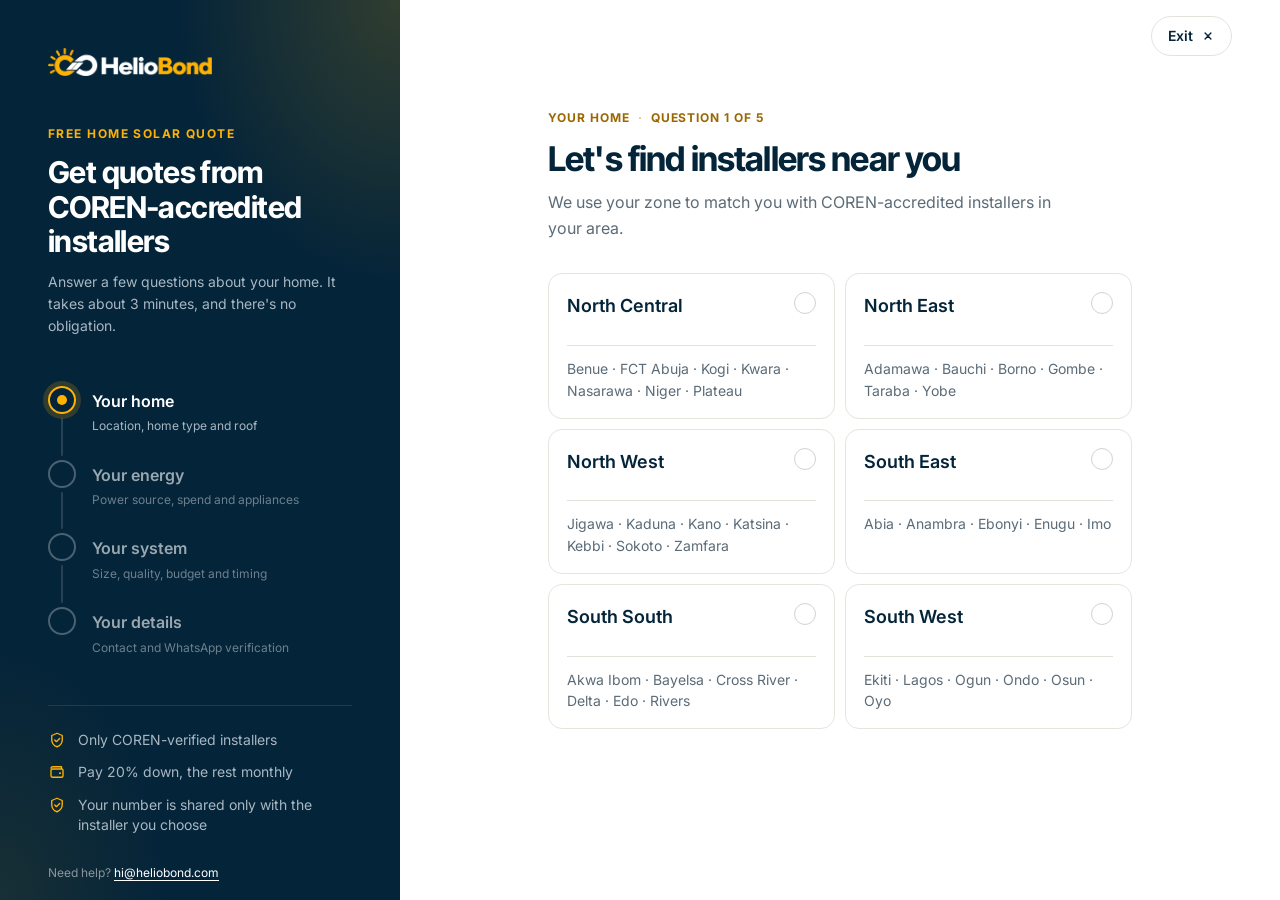
==== get-quotes.html @ 9603175a "Add tracking IDs and an application tracking page - Each request gets a tracking ID (e.g. HB-7K2Q9M)" ====
<!doctype html>
<html lang="en-NG" class="no-js">
<head>
  <meta charset="utf-8">
  <meta name="viewport" content="width=device-width, initial-scale=1">
  <title>Get My Free Solar Quotes | Heliobond</title>
  <meta name="description" content="Answer a few questions about your home and get quotes from COREN-accredited solar installers in your region.">
  <meta name="theme-color" content="#042439">
  <link rel="icon" href="assets/img/heliobond-mark.png?v=202610120003" type="image/png">
  <link rel="preconnect" href="https://fonts.googleapis.com">
  <link rel="preconnect" href="https://fonts.gstatic.com" crossorigin>
  <link rel="stylesheet" href="https://fonts.googleapis.com/css2?family=Inter+Tight:wght@500;600;700&family=Inter:wght@400;500;600&display=swap">
  <link rel="stylesheet" href="assets/css/styles.css?v=202610120003">
  <script>document.documentElement.classList.replace('no-js', 'js');</script>
  <script src="assets/js/quote.js?v=202610120003" defer></script>
</head>
<body class="quote-page">
  <!-- Icon sprite -->
  <svg width="0" height="0" class="visually-hidden" aria-hidden="true" focusable="false">
    <symbol id="i-arrow" viewBox="0 0 24 24"><path d="M5 12h14M13 6l6 6-6 6" fill="none" stroke="currentColor" stroke-width="2" stroke-linecap="round" stroke-linejoin="round"/></symbol>
    <symbol id="i-check" viewBox="0 0 24 24"><path d="m5 12.5 4.5 4.5L19 7.5" fill="none" stroke="currentColor" stroke-width="2.4" stroke-linecap="round" stroke-linejoin="round"/></symbol>
    <symbol id="i-play" viewBox="0 0 24 24"><path d="M8 5.5v13a1 1 0 0 0 1.5.86l10.5-6.5a1 1 0 0 0 0-1.72L9.5 4.64A1 1 0 0 0 8 5.5Z" fill="currentColor"/></symbol>
    <symbol id="i-star" viewBox="0 0 24 24"><path d="m12 3 2.7 5.6 6.1.9-4.4 4.3 1 6.1L12 17l-5.4 2.9 1-6.1L3.2 9.5l6.1-.9z" fill="currentColor"/></symbol>
    <symbol id="i-badge" viewBox="0 0 24 24"><path d="M12 3 5 6v5.5c0 4.3 3 8 7 9.5 4-1.5 7-5.2 7-9.5V6l-7-3Z" fill="none" stroke="currentColor" stroke-width="1.8" stroke-linejoin="round"/><path d="m9 12 2.2 2.2L15.5 10" fill="none" stroke="currentColor" stroke-width="1.8" stroke-linecap="round" stroke-linejoin="round"/></symbol>
    <symbol id="i-compare" viewBox="0 0 24 24"><rect x="3.5" y="4" width="7" height="16" rx="1.5" fill="none" stroke="currentColor" stroke-width="1.8"/><rect x="13.5" y="4" width="7" height="16" rx="1.5" fill="none" stroke="currentColor" stroke-width="1.8"/><path d="M6 9h2M6 12h2M16 9h2M16 12h2" stroke="currentColor" stroke-width="1.8" stroke-linecap="round"/></symbol>
    <symbol id="i-wallet" viewBox="0 0 24 24"><path d="M4 7.5A2.5 2.5 0 0 1 6.5 5H18v3" fill="none" stroke="currentColor" stroke-width="1.8" stroke-linejoin="round"/><rect x="4" y="8" width="16" height="11" rx="2" fill="none" stroke="currentColor" stroke-width="1.8"/><circle cx="16" cy="13.5" r="1.3" fill="currentColor"/></symbol>
    <symbol id="i-support" viewBox="0 0 24 24"><path d="M5 13v-1a7 7 0 0 1 14 0v1" fill="none" stroke="currentColor" stroke-width="1.8" stroke-linecap="round"/><rect x="3.5" y="13" width="4" height="6" rx="1.5" fill="none" stroke="currentColor" stroke-width="1.8"/><rect x="16.5" y="13" width="4" height="6" rx="1.5" fill="none" stroke="currentColor" stroke-width="1.8"/></symbol>
    <symbol id="i-x" viewBox="0 0 24 24"><path d="M7 7l10 10M17 7 7 17" fill="none" stroke="currentColor" stroke-width="2.4" stroke-linecap="round"/></symbol>
    <symbol id="i-shield-alert" viewBox="0 0 24 24"><path d="M12 3 5 6v5.5c0 4.3 3 8 7 9.5 4-1.5 7-5.2 7-9.5V6l-7-3Z" fill="none" stroke="currentColor" stroke-width="1.8" stroke-linejoin="round"/><path d="M12 8v4.5" stroke="currentColor" stroke-width="1.9" stroke-linecap="round"/><circle cx="12" cy="15.6" r="1.1" fill="currentColor"/></symbol>
    <symbol id="i-receipt" viewBox="0 0 24 24"><path d="M6 3h12v18l-3-2-3 2-3-2-3 2z" fill="none" stroke="currentColor" stroke-width="1.8" stroke-linejoin="round"/><path d="M9 8h6M9 12h6M9 16h3" stroke="currentColor" stroke-width="1.8" stroke-linecap="round"/></symbol>
    <symbol id="i-battery" viewBox="0 0 24 24"><rect x="3" y="7" width="16" height="10" rx="2" fill="none" stroke="currentColor" stroke-width="1.8"/><path d="M21 10.5v3" stroke="currentColor" stroke-width="2" stroke-linecap="round"/><path d="M6.5 10v4M9.5 10v4M12.5 10v4" stroke="currentColor" stroke-width="1.8" stroke-linecap="round"/></symbol>
    <symbol id="i-panel" viewBox="0 0 24 24"><path d="M5 5h14l2 10H3z" fill="none" stroke="currentColor" stroke-width="1.8" stroke-linejoin="round"/><path d="M12 5v10M4 10h16M8.5 5 8 15M15.5 5l.5 10M12 15v4M8.5 19h7" fill="none" stroke="currentColor" stroke-width="1.5" stroke-linecap="round"/></symbol>
    <symbol id="i-calendar" viewBox="0 0 24 24"><rect x="4" y="5.5" width="16" height="14" rx="2" fill="none" stroke="currentColor" stroke-width="1.8"/><path d="M4 10h16M8.5 3.5v4M15.5 3.5v4" stroke="currentColor" stroke-width="1.8" stroke-linecap="round"/></symbol>
    <symbol id="i-handshake" viewBox="0 0 24 24"><path d="m3 11 4-4 4 2 3-2 7 5-4 4M3 11l5 6 2-1 2 2 2-1 2 1 1-2M11 9l-3 3 2 1.5 3-2" fill="none" stroke="currentColor" stroke-width="1.8" stroke-linecap="round" stroke-linejoin="round"/></symbol>
    <symbol id="i-shield" viewBox="0 0 24 24"><path d="M12 3 5 6v5.5c0 4.3 3 8 7 9.5 4-1.5 7-5.2 7-9.5V6l-7-3Z" fill="none" stroke="currentColor" stroke-width="1.8" stroke-linejoin="round"/><path d="m9 12 2.2 2.2L15.5 10" fill="none" stroke="currentColor" stroke-width="1.8" stroke-linecap="round" stroke-linejoin="round"/></symbol>
    <symbol id="i-sun" viewBox="0 0 24 24"><circle cx="12" cy="12" r="4" fill="none" stroke="currentColor" stroke-width="1.8"/><path d="M12 2.5v2.5M12 19v2.5M2.5 12H5M19 12h2.5M5.3 5.3l1.8 1.8M16.9 16.9l1.8 1.8M5.3 18.7l1.8-1.8M16.9 7.1l1.8-1.8" stroke="currentColor" stroke-width="1.8" stroke-linecap="round"/></symbol>
    <symbol id="i-house" viewBox="0 0 24 24"><path d="M3.5 11 12 4l8.5 7" fill="none" stroke="currentColor" stroke-width="1.9" stroke-linecap="round" stroke-linejoin="round"/><path d="M5.5 9.5V20h13V9.5" fill="none" stroke="currentColor" stroke-width="1.9" stroke-linejoin="round"/><path d="M10 20v-5h4v5" fill="none" stroke="currentColor" stroke-width="1.9" stroke-linejoin="round"/></symbol>
    <symbol id="i-bolt" viewBox="0 0 24 24"><path d="M13 2.5 4.5 13.5H11l-1 8 8.5-11H12z" fill="none" stroke="currentColor" stroke-width="1.9" stroke-linejoin="round"/></symbol>
    <symbol id="i-video-chat" viewBox="0 0 24 24"><path d="M4 5.5h16v11H9l-5 4z" fill="none" stroke="currentColor" stroke-width="1.9" stroke-linejoin="round"/><path d="M10.5 8.5v5l4-2.5z" fill="currentColor"/></symbol>
    <symbol id="i-google" viewBox="0 0 48 48"><path fill="#4285F4" d="M43.6 20.1H42V20H24v8h11.3a12 12 0 0 1-4.1 5.6l6.2 5.2C37 39.2 44 34 44 24c0-1.3-.1-2.7-.4-3.9z"/><path fill="#34A853" d="M24 44c5.2 0 9.9-2 13.4-5.2l-6.2-5.2A12 12 0 0 1 24 36c-5.2 0-9.6-3.3-11.3-7.9l-6.5 5C9.5 39.6 16.2 44 24 44z"/><path fill="#FBBC05" d="M12.7 28.1A12 12 0 0 1 12 24c0-1.4.2-2.8.7-4.1l-6.4-5.2A20 20 0 0 0 4 24c0 3.2.8 6.3 2.2 9z"/><path fill="#EA4335" d="M24 12c3.1 0 5.8 1.2 8 3l5.6-5.6A20 20 0 0 0 6.3 14.7l6.5 5.2C14.4 15.3 18.8 12 24 12z"/></symbol>
    <symbol id="i-mail" viewBox="0 0 24 24"><path d="M4 6h16v12H4z" fill="none" stroke="currentColor" stroke-width="1.8" stroke-linejoin="round"/><path d="m4 7 8 6 8-6" fill="none" stroke="currentColor" stroke-width="1.8" stroke-linejoin="round"/></symbol>
    <symbol id="i-phone" viewBox="0 0 24 24"><rect x="7" y="3" width="10" height="18" rx="2" fill="none" stroke="currentColor" stroke-width="1.8"/><path d="M11 18h2" stroke="currentColor" stroke-width="1.8" stroke-linecap="round"/></symbol>
    <symbol id="i-pin" viewBox="0 0 24 24"><path d="M12 21s-6-5.5-6-11a6 6 0 0 1 12 0c0 5.5-6 11-6 11Z" fill="none" stroke="currentColor" stroke-width="1.8" stroke-linejoin="round"/><circle cx="12" cy="10" r="2.2" fill="none" stroke="currentColor" stroke-width="1.8"/></symbol>
  </svg>

  <!-- Quote request form (assets/js/quote.js, page mode) -->
  <div class="qa" id="quote-modal" data-mode="page">
    <!-- Journey panel (desktop) -->
    <aside class="qa-side" aria-label="Your progress">
      <a href="index.html" class="qa-side__logo"><img src="assets/img/heliobond-logo-light.png?v=202610120003" alt="Heliobond home" width="720" height="123"></a>

      <div class="qa-side__intro">
        <p class="qa-kicker">Free home solar quote</p>
        <h1 class="qa-side__title">Get quotes from COREN&#8209;accredited installers</h1>
        <p class="qa-side__lead">Answer a few questions about your home. It takes about 3 minutes, and there's no obligation.</p>
      </div>

      <ol class="qa-stages">
        <li data-stage="0"><span class="qa-stages__dot" aria-hidden="true"><svg><use href="#i-check"/></svg></span><span><strong>Your home</strong><small>Location, home type and roof</small></span></li>
        <li data-stage="1"><span class="qa-stages__dot" aria-hidden="true"><svg><use href="#i-check"/></svg></span><span><strong>Your energy</strong><small>Power source, spend and appliances</small></span></li>
        <li data-stage="2"><span class="qa-stages__dot" aria-hidden="true"><svg><use href="#i-check"/></svg></span><span><strong>Your system</strong><small>Size, quality, budget and timing</small></span></li>
        <li data-stage="3"><span class="qa-stages__dot" aria-hidden="true"><svg><use href="#i-check"/></svg></span><span><strong>Your details</strong><small>Contact and WhatsApp verification</small></span></li>
      </ol>

      <ul class="qa-trust">
        <li><svg aria-hidden="true"><use href="#i-badge"/></svg>Only COREN-verified installers</li>
        <li><svg aria-hidden="true"><use href="#i-wallet"/></svg>Pay 20% down, the rest monthly</li>
        <li><svg aria-hidden="true"><use href="#i-shield"/></svg>Your number is shared only with the installer you choose</li>
      </ul>

      <p class="qa-side__help">Need help? <a href="mailto:hi@heliobond.com">hi@heliobond.com</a></p>
    </aside>

    <main class="qa-main" aria-label="Get my free solar quotes">
      <header class="qa-top">
        <a href="index.html" class="qa-top__logo"><img src="assets/img/heliobond-logo.png?v=202610120003" alt="Heliobond home" width="720" height="123"></a>
        <div class="qa-segments" aria-hidden="true"><span><i></i></span><span><i></i></span><span><i></i></span><span><i></i></span></div>
        <a class="qm-close qa-exit" href="index.html"><span>Exit</span><svg aria-hidden="true"><use href="#i-x"/></svg></a>
      </header>
      <div class="qm-progress visually-hidden">
        <div class="qm-progress__track"><div class="qm-progress__bar"></div></div>
        <p class="qm-progress__text" aria-live="polite"></p>
      </div>
      <div class="qa-canvas">
        <div class="qm-body"></div>
      </div>
    </main>
  </div>

  <noscript>
    <p class="qm-noscript">This form needs JavaScript. You can also request quotes at <a href="https://solar.heliobond.com/">solar.heliobond.com</a>.</p>
  </noscript>
</body>
</html>
---- assets/css/styles.css ----
/* ==========================================================================
   Heliobond — landing page styles
   ========================================================================== */

/* ---------- Design tokens ---------- */
:root {
  /* Colour — taken from the Heliobond logo */
  --c-navy: #042439;
  --c-navy-2: #0c3552;
  --c-amber: #feb204;
  --c-amber-2: #f2a600;

  --c-bg: #f7f6f2;
  --c-surface: #ffffff;
  --c-surface-2: #efeee8;
  --c-ink: var(--c-navy);
  --c-ink-2: #2d4556;
  --c-muted: #5b6b77;
  --c-line: #e3e2db;
  --c-on-dark: #f4f6f8;
  --c-on-dark-muted: #a9b7c2;

  /* Type */
  --f-display: "Inter Tight", "Inter", system-ui, -apple-system, "Segoe UI", Roboto, sans-serif;
  --f-body: "Inter", system-ui, -apple-system, "Segoe UI", Roboto, sans-serif;
  --fs-xs: 0.75rem;
  --fs-sm: 0.875rem;
  --fs-base: 1rem;
  --fs-md: 1.125rem;
  --fs-lg: clamp(1.125rem, 1rem + 0.4vw, 1.3rem);
  --fs-h2: clamp(1.875rem, 1.35rem + 1.8vw, 2.75rem);
  --fs-h1: clamp(2.25rem, 1.3rem + 3.6vw, 4.25rem);

  /* Space */
  --s-1: 0.25rem;
  --s-2: 0.5rem;
  --s-3: 0.75rem;
  --s-4: 1rem;
  --s-5: 1.5rem;
  --s-6: 2rem;
  --s-7: 3rem;
  --s-8: 4rem;
  --section-y: clamp(5rem, 3rem + 7vw, 9rem);

  /* Shape */
  --r-sm: 8px;
  --r-md: 14px;
  --r-lg: 22px;
  --r-pill: 999px;

  /* Layout */
  --container: 1320px;
  --gutter: clamp(1rem, 0.5rem + 2vw, 1.5rem);
  --header-h: 68px;

  --ease: cubic-bezier(0.2, 0.7, 0.2, 1);
}

/* ---------- Base ---------- */
*,
*::before,
*::after { box-sizing: border-box; }

html {
  -webkit-text-size-adjust: 100%;
  scroll-behavior: smooth;
  scroll-padding-top: calc(var(--header-h) + 12px);
}

body {
  margin: 0;
  background: var(--c-bg);
  color: var(--c-ink);
  font-family: var(--f-body);
  font-size: var(--fs-base);
  line-height: 1.6;
  -webkit-font-smoothing: antialiased;
  text-rendering: optimizeLegibility;
  overflow-x: clip;
}

h1, h2, h3, p, ul, ol, dl, dd, figure, blockquote { margin: 0; }
ul, ol { padding: 0; list-style: none; }
img { display: block; max-width: 100%; height: auto; }
svg { display: block; }
a { color: inherit; }
button { font: inherit; color: inherit; }

:focus-visible {
  outline: 2px solid var(--c-amber-2);
  outline-offset: 3px;
  border-radius: 4px;
}

.visually-hidden {
  position: absolute !important;
  width: 1px; height: 1px;
  padding: 0; margin: -1px;
  overflow: hidden; clip: rect(0 0 0 0);
  white-space: nowrap; border: 0;
}

.skip-link {
  position: absolute;
  left: var(--s-4);
  top: -100px;
  z-index: 100;
  padding: var(--s-2) var(--s-4);
  background: var(--c-ink);
  color: #fff;
  border-radius: var(--r-sm);
  text-decoration: none;
}
.skip-link:focus { top: var(--s-3); }

.container {
  width: 100%;
  max-width: var(--container);
  margin-inline: auto;
  padding-inline: var(--gutter);
}

.section { padding-block: var(--section-y) 0; }

/* ---------- Typography helpers ---------- */
.h2 {
  font-family: var(--f-display);
  font-size: var(--fs-h2);
  font-weight: 700;
  line-height: 1.1;
  letter-spacing: -0.02em;
  text-wrap: balance;
}

.eyebrow {
  display: inline-flex;
  align-items: center;
  gap: var(--s-2);
  margin-bottom: var(--s-4);
  font-size: var(--fs-xs);
  font-weight: 600;
  letter-spacing: 0.1em;
  text-transform: uppercase;
  color: var(--c-ink-2);
}
.eyebrow::before {
  content: "";
  width: 7px; height: 7px;
  border-radius: 50%;
  background: var(--c-amber);
}
.eyebrow--light { color: rgba(255, 255, 255, 0.9); }

.lead { font-size: var(--fs-md); line-height: 1.55; }
.text-muted { color: var(--c-muted); }
.small { font-size: var(--fs-sm); }
.nowrap { white-space: nowrap; }

.pill {
  display: inline-block;
  padding: 6px 14px;
  border: 1px solid var(--c-line);
  border-radius: var(--r-pill);
  font-size: var(--fs-sm);
  font-weight: 500;
  color: var(--c-ink-2);
  background: var(--c-surface);
  white-space: nowrap;
}

/* ---------- Buttons ---------- */
.btn {
  --btn-bg: var(--c-navy);
  --btn-fg: #fff;
  --btn-icon-bg: #fff;
  --btn-icon-fg: var(--c-navy);
  display: inline-flex;
  align-items: center;
  justify-content: center;
  gap: var(--s-3);
  min-height: 52px;
  padding: 6px 6px 6px 22px;
  border: 1px solid transparent;
  border-radius: var(--r-sm);
  background: var(--btn-bg);
  color: var(--btn-fg);
  font-family: var(--f-body);
  font-size: var(--fs-sm);
  font-weight: 600;
  line-height: 1.2;
  text-decoration: none;
  cursor: pointer;
  transition: background-color 0.2s var(--ease), color 0.2s var(--ease),
              border-color 0.2s var(--ease), transform 0.15s var(--ease);
}
.btn:not(:has(.btn__icon)) { padding-right: 22px; }
.btn:active { transform: translateY(1px); }

.btn__icon {
  display: grid;
  place-items: center;
  width: 38px; height: 38px;
  border-radius: 6px;
  background: var(--btn-icon-bg);
  color: var(--btn-icon-fg);
  transition: transform 0.2s var(--ease);
}
.btn__icon svg { width: 16px; height: 16px; }
.btn:hover .btn__icon { transform: translateX(2px); }

.btn--sm { min-height: 44px; padding-left: 16px; font-size: var(--fs-sm); }
.btn--sm .btn__icon { width: 32px; height: 32px; }
.btn--sm:not(:has(.btn__icon)) { padding-right: 16px; }

.btn--dark:hover { --btn-bg: var(--c-navy-2); }

.btn--accent {
  --btn-bg: var(--c-amber);
  --btn-fg: var(--c-navy);
  --btn-icon-bg: var(--c-navy);
  --btn-icon-fg: #fff;
}
.btn--accent:hover { --btn-bg: #ffc433; }

.btn--ghost-light {
  --btn-bg: rgba(255, 255, 255, 0.08);
  --btn-fg: #fff;
  border-color: rgba(255, 255, 255, 0.5);
}
.btn--ghost-light:hover { --btn-bg: rgba(255, 255, 255, 0.18); border-color: #fff; }

.btn-row { display: flex; flex-wrap: wrap; gap: var(--s-3); }

/* ---------- Media (images with graceful fallback) ---------- */
.media {
  position: relative;
  overflow: hidden;
  border-radius: var(--r-md);
  background:
    radial-gradient(120% 90% at 80% 10%, rgba(254, 178, 4, 0.28), transparent 55%),
    linear-gradient(160deg, #123c5a, var(--c-navy));
}
.media > img {
  width: 100%;
  height: 100%;
  object-fit: cover;
  color: transparent; /* hide alt text glyphs if the image fails */
}
.media.is-broken > img { visibility: hidden; }

/* ---------- Header ---------- */
.site-header {
  position: sticky;
  top: 0;
  z-index: 50;
  background: rgba(247, 246, 242, 0.92);
  backdrop-filter: saturate(140%) blur(10px);
  -webkit-backdrop-filter: saturate(140%) blur(10px);
  border-bottom: 1px solid transparent;
  transition: border-color 0.2s var(--ease);
}
.site-header.is-scrolled { border-bottom-color: var(--c-line); }

.site-header__inner {
  display: flex;
  align-items: center;
  justify-content: space-between;
  gap: var(--s-5);
  min-height: var(--header-h);
}

.brand { display: inline-flex; align-items: center; flex: none; min-height: 44px; }
.brand img { width: auto; height: 30px; }

.site-nav {
  display: flex;
  align-items: center;
  gap: var(--s-6);
  flex: 1;
  justify-content: space-between;
  margin-left: var(--s-7);
}
.site-nav__list { display: flex; gap: clamp(1rem, 2vw, 2rem); }
.site-nav__list a {
  position: relative;
  display: inline-block;
  padding-block: 6px;
  font-size: var(--fs-sm);
  font-weight: 500;
  color: var(--c-ink-2);
  text-decoration: none;
  transition: color 0.2s var(--ease);
}
.site-nav__list a::after {
  content: "";
  position: absolute;
  left: 0; right: 0; bottom: 0;
  height: 2px;
  background: var(--c-amber);
  transform: scaleX(0);
  transform-origin: left;
  transition: transform 0.25s var(--ease);
}
.site-nav__list a:hover { color: var(--c-ink); }
.site-nav__list a:hover::after { transform: scaleX(1); }

.site-nav__arrow,
.site-nav__note,
.site-nav__cta-mobile { display: none; }
.site-nav__actions { display: flex; align-items: center; }

.nav-toggle {
  display: none;
  place-items: center;
  width: 44px; height: 44px;
  margin-right: -6px;
  border: 1px solid var(--c-line);
  border-radius: 12px;
  background: var(--c-surface);
  cursor: pointer;
  transition: background-color 0.25s var(--ease), border-color 0.25s var(--ease);
}
.nav-toggle__bars { position: relative; display: block; width: 18px; height: 12px; }
.nav-toggle__bars > span {
  position: absolute;
  left: 0;
  width: 100%;
  height: 2px;
  border-radius: 2px;
  background: var(--c-navy);
  transition: transform 0.3s var(--ease), opacity 0.2s var(--ease), top 0.3s var(--ease), width 0.3s var(--ease);
}
.nav-toggle__bars > span:nth-child(1) { top: 0; }
.nav-toggle__bars > span:nth-child(2) { top: 5px; width: 70%; }
.nav-toggle__bars > span:nth-child(3) { top: 10px; }
.nav-toggle[aria-expanded="true"] { background: var(--c-navy); border-color: var(--c-navy); }
.nav-toggle[aria-expanded="true"] .nav-toggle__bars > span { background: #fff; }
.nav-toggle[aria-expanded="true"] .nav-toggle__bars > span:nth-child(1) { top: 5px; transform: rotate(45deg); }
.nav-toggle[aria-expanded="true"] .nav-toggle__bars > span:nth-child(2) { opacity: 0; width: 0; }
.nav-toggle[aria-expanded="true"] .nav-toggle__bars > span:nth-child(3) { top: 5px; transform: rotate(-45deg); }

/* ---------- Hero ---------- */
.hero { padding-top: var(--s-2); }

.hero__frame {
  display: grid;
  grid-template-columns: minmax(0, 1.12fr) minmax(0, 0.88fr);
  grid-template-rows: 1fr auto;
  min-height: clamp(600px, 80vh, 720px);
  border-radius: var(--r-lg);
  overflow: hidden;
  background:
    radial-gradient(70% 60% at 0% 0%, rgba(254, 178, 4, 0.12), transparent 60%),
    var(--c-navy);
  color: #fff;
}
.hero__media {
  grid-column: 2;
  grid-row: 1;
  border-radius: 0;
}
.hero__media img { object-position: 40% 50%; }
.hero__media::after {
  content: "";
  position: absolute;
  inset: 0;
  background: linear-gradient(90deg, var(--c-navy) 0%, rgba(4, 36, 57, 0) 18%);
  pointer-events: none;
}

.hero__content {
  grid-column: 1;
  grid-row: 1;
  align-self: center;
  padding: clamp(2.5rem, 1rem + 4vw, 4rem) clamp(1.5rem, 0.5rem + 3vw, 3.5rem);
}
.hero__title {
  font-family: var(--f-display);
  font-size: clamp(2.25rem, 3.55vw, 3.25rem);
  font-weight: 700;
  line-height: 1.1;
  letter-spacing: -0.03em;
}
/* Desktop: three deliberate lines. */
.hero__line { display: block; white-space: nowrap; }
.hero__title .hl { color: var(--c-amber); }
.hero__points {
  display: grid;
  gap: var(--s-3);
  max-width: 540px;
  margin: var(--s-5) 0 var(--s-6);
}
.hero__points li {
  display: flex;
  align-items: flex-start;
  gap: var(--s-3);
  font-size: 1.0625rem;
  line-height: 1.5;
  color: rgba(255, 255, 255, 0.86);
}
.hero__points strong { font-weight: 600; color: #fff; }
.hero__points svg {
  flex: none;
  width: 22px; height: 22px;
  margin-top: 1px;
  padding: 4px;
  border-radius: 50%;
  background: var(--c-amber);
  color: var(--c-navy);
}

.hero__stats {
  grid-column: 1 / -1;
  grid-row: 2;
  display: grid;
  grid-template-columns: repeat(4, 1fr);
  border-top: 1px solid rgba(255, 255, 255, 0.14);
  background: rgba(2, 20, 33, 0.6);
}
.hero-stat {
  display: flex;
  align-items: center;
  gap: var(--s-4);
  padding: var(--s-5) clamp(1rem, 2vw, 1.75rem);
}
.hero-stat + .hero-stat { border-left: 1px solid rgba(255, 255, 255, 0.12); }
.hero-stat__icon {
  flex: none;
  display: grid;
  place-items: center;
  width: 48px; height: 48px;
  border-radius: 14px;
  background: rgba(254, 178, 4, 0.14);
  color: var(--c-amber);
}
.hero-stat__icon svg { width: 24px; height: 24px; }
.hero-stat__icon--google { background: #fff; }
.hero-stat__icon--google svg { width: 26px; height: 26px; }
.hero-stat p { display: grid; gap: 2px; }
.hero-stat__num {
  display: flex;
  align-items: center;
  gap: 6px;
  font-family: var(--f-display);
  font-size: clamp(1.5rem, 1.1rem + 1.1vw, 2rem);
  font-weight: 700;
  line-height: 1.1;
  letter-spacing: -0.02em;
}
.hero-stat__label { font-size: var(--fs-sm); color: rgba(255, 255, 255, 0.72); }
.hero-stat__star { width: 0.7em; height: 0.7em; color: var(--c-amber); }

/* ---------- As seen on / Partners ---------- */
.logos { padding-top: clamp(2.5rem, 1.5rem + 3vw, 4rem); }
.logo-strip {
  display: grid;
  grid-template-columns: 9rem minmax(0, 1fr);
  align-items: center;
  gap: var(--s-6);
  padding-block: var(--s-5);
}
.logo-strip + .logo-strip { border-top: 1px solid var(--c-line); }
.logo-strip__title {
  font-size: var(--fs-xs);
  font-weight: 600;
  letter-spacing: 0.1em;
  text-transform: uppercase;
  color: var(--c-muted);
}
.logo-strip__viewport { overflow: hidden; }
.logo-strip__list {
  display: flex;
  flex-wrap: wrap;
  align-items: center;
  justify-content: space-between;
  gap: var(--s-4) var(--s-6);
}
.logo-strip__item {
  flex: none;
  display: flex;
  align-items: center;
  justify-content: center;
  min-height: 48px;
}
.logo-strip__img {
  width: auto;
  height: 32px;
  max-width: 160px;
  object-fit: contain;
  filter: grayscale(1);
  opacity: 0.65;
  transition: filter 0.2s var(--ease), opacity 0.2s var(--ease);
}
.logo-strip__item:hover .logo-strip__img { filter: none; opacity: 1; }
/* Round badge logos need more height to read at the same visual size. */
.logo-strip__img[src$="rea.png"] { height: 44px; }
.logo-strip__item .wordmark { display: none; }
.logo-strip__item.no-logo .logo-strip__img,
.no-js .logo-strip__img { display: none; }
.logo-strip__item.no-logo .wordmark,
.no-js .logo-strip__item .wordmark { display: inline; }

/* Slider: main.js duplicates the list and adds .is-sliding */
.logo-strip.is-sliding .logo-strip__viewport {
  -webkit-mask-image: linear-gradient(90deg, transparent, #000 8%, #000 92%, transparent);
          mask-image: linear-gradient(90deg, transparent, #000 8%, #000 92%, transparent);
}
.logo-strip.is-sliding .logo-strip__track {
  display: flex;
  width: max-content;
  animation: logo-slide var(--slide-duration, 30s) linear infinite;
}
.logo-strip--reverse.is-sliding .logo-strip__track { animation-direction: reverse; }
.logo-strip.is-sliding:hover .logo-strip__track,
.logo-strip.is-sliding:focus-within .logo-strip__track { animation-play-state: paused; }
.logo-strip.is-sliding .logo-strip__list {
  flex-wrap: nowrap;
  justify-content: flex-start;
  gap: 0;
}
.logo-strip.is-sliding .logo-strip__item { padding-inline: clamp(1.5rem, 3vw, 3rem); }
@keyframes logo-slide {
  from { transform: translateX(0); }
  to   { transform: translateX(-50%); }
}

/* Text stand-ins until the official logo files are added */
.wordmark {
  font-size: 1.375rem;
  line-height: 1;
  white-space: nowrap;
  color: #7b8892;
  transition: color 0.2s var(--ease);
}
.logo-strip__item:hover .wordmark { color: var(--c-navy); }
.wordmark--serif { font-family: Georgia, "Times New Roman", serif; font-weight: 700; letter-spacing: 0.02em; font-size: 1.2rem; }
.wordmark--serif-heavy { font-family: Georgia, "Times New Roman", serif; font-weight: 900; letter-spacing: 0.01em; }
.wordmark--serif-italic { font-family: Georgia, "Times New Roman", serif; font-weight: 700; font-style: italic; }
.wordmark--sans { font-family: var(--f-display); font-weight: 600; letter-spacing: -0.02em; }
.wordmark--sans-heavy { font-family: var(--f-display); font-weight: 700; letter-spacing: -0.03em; }

/* ---------- Section head ---------- */
.section-head {
  display: flex;
  align-items: flex-end;
  justify-content: space-between;
  gap: var(--s-6);
  margin-bottom: var(--s-7);
}
.section-head .h2 { max-width: 16em; }
.section-head__aside { max-width: 360px; }
.section-head--center {
  flex-direction: column;
  align-items: center;
  gap: 0;
  text-align: center;
}
.section-head--center .h2 { max-width: 20em; }
.section-head--center .lead { max-width: 38em; margin-top: var(--s-4); }

.pill-label {
  display: inline-block;
  margin-bottom: var(--s-4);
  padding: 6px 16px;
  border-radius: var(--r-pill);
  background: #fff1cc;
  font-size: var(--fs-xs);
  font-weight: 700;
  letter-spacing: 0.12em;
  text-transform: uppercase;
  color: #7a5200;
}

/* ---------- Why Heliobond (pains we solve) ---------- */
.pain-grid {
  display: grid;
  grid-template-columns: 1.1fr 1fr 1fr;
  gap: var(--s-4);
}
.pain-card {
  display: flex;
  flex-direction: column;
  padding: var(--s-6);
  border-radius: var(--r-md);
  background: var(--c-surface);
  border: 1px solid var(--c-line);
}
.pain-card__icon {
  display: grid;
  place-items: center;
  width: 44px; height: 44px;
  margin-bottom: var(--s-5);
  border-radius: 12px;
  background: rgba(254, 178, 4, 0.16);
  color: var(--c-navy);
}
.pain-card__icon svg { width: 22px; height: 22px; }
.pain-card__problem {
  margin-bottom: var(--s-2);
  font-size: var(--fs-sm);
  font-weight: 500;
  font-style: italic;
  color: #a5432f;
}
.pain-card__title { font-size: var(--fs-md); font-weight: 600; line-height: 1.3; }
.pain-card__text { margin-top: var(--s-2); font-size: var(--fs-sm); color: var(--c-muted); }

.pain-card--feature {
  grid-row: span 3;
  justify-content: flex-end;
  padding: clamp(1.75rem, 1rem + 2vw, 2.5rem);
  border: 0;
  background:
    radial-gradient(90% 60% at 100% 0%, rgba(254, 178, 4, 0.28), transparent 60%),
    var(--c-navy);
  color: #fff;
}
.pain-card--feature .pain-card__problem { color: #ffd27a; font-size: var(--fs-base); }
.pain-card__big {
  margin: var(--s-4) 0 var(--s-2);
  font-family: var(--f-display);
  font-size: 1.5rem;
  font-weight: 600;
  line-height: 1;
}
.pain-card__big span {
  display: block;
  font-size: clamp(4.5rem, 3rem + 5vw, 7rem);
  font-weight: 700;
  letter-spacing: -0.04em;
  color: var(--c-amber);
}
.pain-card--feature .pain-card__title { margin-top: var(--s-4); font-size: var(--fs-lg); }
.pain-card--feature .pain-card__text { color: rgba(255, 255, 255, 0.78); font-size: var(--fs-base); }
.pain-card--feature .btn { align-self: flex-start; margin-top: var(--s-6); }

.homes-note {
  display: flex;
  align-items: center;
  justify-content: center;
  gap: var(--s-2);
  margin-top: var(--s-6);
  font-size: var(--fs-sm);
  color: var(--c-muted);
  text-align: center;
}
.homes-note svg { flex: none; width: 18px; height: 18px; color: var(--c-amber-2); }
.homes-note strong { color: var(--c-ink); }

/* ---------- Going it alone vs Heliobond ---------- */
.vs2 {
  position: relative;
  display: grid;
  grid-template-columns: 1fr 1fr;
  gap: 0 var(--s-5);
  max-width: 1080px;
  margin-inline: auto;
}
.vs2__card {
  display: flex;
  flex-direction: column;
  padding: clamp(1.5rem, 1rem + 2vw, 2.5rem);
  border-radius: var(--r-lg);
}
.vs2__card--bad {
  background: #efeee9;
}
.vs2__card--good {
  background:
    radial-gradient(90% 50% at 100% 0%, rgba(254, 178, 4, 0.16), transparent 70%),
    var(--c-surface);
  border: 1px solid #f1dfae;
  box-shadow: 0 30px 60px -36px rgba(4, 36, 57, 0.28);
}

.vs2__head {
  display: flex;
  align-items: center;
  gap: var(--s-4);
  padding-bottom: var(--s-5);
  margin-bottom: var(--s-2);
  border-bottom: 1px solid rgba(4, 36, 57, 0.08);
}
.vs2__icon {
  flex: none;
  display: grid;
  place-items: center;
  width: 48px; height: 48px;
  border-radius: 14px;
}
.vs2__icon svg { width: 20px; height: 20px; }
.vs2__icon--bad { background: #fbe4df; color: #c2412d; }
.vs2__icon--good { background: var(--c-surface); border: 1px solid var(--c-line); }
.vs2__icon--good img { width: 30px; height: 30px; }
.vs2__title {
  font-family: var(--f-display);
  font-size: var(--fs-lg);
  font-weight: 700;
  line-height: 1.2;
  color: var(--c-ink);
}
.vs2__card--bad .vs2__title { color: #4a5259; }
.vs2__sub { margin-top: 2px; font-size: var(--fs-sm); color: var(--c-muted); }

.vs2__list { display: grid; }
.vs2__item {
  display: flex;
  gap: var(--s-4);
  padding: var(--s-4) 0;
}
.vs2__item + .vs2__item { border-top: 1px dashed rgba(4, 36, 57, 0.1); }
.vs2__mark {
  flex: none;
  display: grid;
  place-items: center;
  width: 26px; height: 26px;
  margin-top: 2px;
  border-radius: 50%;
}
.vs2__mark svg { width: 13px; height: 13px; }
.vs2__card--bad .vs2__mark { background: #fbe4df; color: #c2412d; }
.vs2__card--good .vs2__mark { background: #1f9254; color: #fff; }
.vs2__topic {
  display: block;
  margin-bottom: 2px;
  font-size: var(--fs-xs);
  font-weight: 700;
  letter-spacing: 0.06em;
  text-transform: uppercase;
  color: #8b8f94;
}
.vs2__card--good .vs2__topic { color: #1b7a47; }
.vs2__text { display: block; font-size: var(--fs-base); line-height: 1.5; }
.vs2__card--bad .vs2__text { color: #5d6369; }
.vs2__card--good .vs2__text { color: var(--c-ink); font-weight: 500; }
.vs2__cta { align-self: flex-start; margin-top: var(--s-5); }

/* Keep rows lined up across both cards where subgrid is supported. */
@supports (grid-template-rows: subgrid) {
  .vs2 { grid-template-rows: auto repeat(6, auto) auto; }
  .vs2__card { display: grid; grid-row: 1 / -1; grid-template-rows: subgrid; }
  .vs2__card--bad { grid-column: 1; }
  .vs2__card--good { grid-column: 2; }
  .vs2__list { display: contents; }
  .vs2__cta { justify-self: start; }
}

.vs2__vs {
  position: absolute;
  top: 50%; left: 50%;
  z-index: 1;
  display: grid;
  place-items: center;
  width: 52px; height: 52px;
  translate: -50% -50%;
  border-radius: 50%;
  background: var(--c-navy);
  border: 4px solid var(--c-bg);
  font-family: var(--f-display);
  font-size: var(--fs-sm);
  font-weight: 700;
  letter-spacing: 0.04em;
  color: #fff;
}

/* ---------- How it works (timeline) ---------- */
.steps__title { max-width: 18em; }
.timeline {
  max-width: 880px;
  margin: var(--s-7) auto 0;
}
.timeline__step {
  position: relative;
  display: grid;
  grid-template-columns: 52px minmax(0, 1fr);
  gap: var(--s-5);
  padding-bottom: var(--s-7);
}
.timeline__step:last-child { padding-bottom: 0; }
.timeline__step:not(:last-child)::before {
  content: "";
  position: absolute;
  left: 25px;
  top: 60px;
  bottom: 8px;
  width: 2px;
  border-radius: 2px;
  background: var(--c-line);
}
.timeline__num {
  display: grid;
  place-items: center;
  width: 52px; height: 52px;
  border-radius: 50%;
  background: #fff6dd;
  border: 2px solid #f6d98c;
  font-family: var(--f-display);
  font-size: 1.125rem;
  font-weight: 700;
  color: #7a5200;
}
.timeline__head {
  display: flex;
  flex-wrap: wrap;
  align-items: flex-start;
  justify-content: space-between;
  gap: var(--s-2) var(--s-4);
  padding-top: 10px;
}
.timeline__title { font-size: var(--fs-lg); font-weight: 600; line-height: 1.3; }
.timeline__body > p { margin-top: var(--s-2); max-width: 46em; font-size: 0.9375rem; line-height: 1.6; color: var(--c-muted); }
.timeline__tags { display: flex; flex-wrap: wrap; gap: var(--s-2); }
.tag-chip {
  padding: 4px 12px;
  border-radius: var(--r-pill);
  font-size: var(--fs-xs);
  font-weight: 600;
  white-space: nowrap;
}
.tag-chip--you { background: #e4edff; color: #1d4ed8; }
.tag-chip--us { background: #fff1cc; color: #7a5200; }
.tag-chip--installer { background: #dcf3e5; color: #15703d; }
.tag-chip--save { background: #dcf3e5; color: #15703d; }

.steps__cta--center {
  display: grid;
  justify-items: center;
  gap: var(--s-3);
  margin-top: var(--s-7);
  text-align: center;
}

/* ---------- Video testimonials ---------- */
.video-grid {
  display: grid;
  grid-template-columns: repeat(3, 1fr);
  gap: var(--s-7) var(--s-5);
}
.video-grid > li { display: flex; }
.video-card { display: flex; flex-direction: column; width: 100%; }
.video-card__media { aspect-ratio: 4 / 4.4; border-radius: var(--r-lg); }
.video-card__media::after {
  content: "";
  position: absolute;
  inset: 0;
  background: linear-gradient(0deg, rgba(4, 22, 36, 0.45), rgba(4, 22, 36, 0) 45%);
  pointer-events: none;
}
.video-card__media > video,
.video-card__media > iframe {
  position: absolute;
  inset: 0;
  width: 100%;
  height: 100%;
  border: 0;
  background: #000;
  object-fit: cover;
}
.video-card.is-playing .video-card__media::after { display: none; }

.video-card__play {
  position: absolute;
  top: 72%; left: 50%;
  z-index: 1;
  display: grid;
  place-items: center;
  width: 72px; height: 72px;
  translate: -50% -50%;
  border: 0;
  border-radius: 50%;
  background: var(--c-amber);
  color: var(--c-navy);
  cursor: pointer;
  box-shadow: 0 0 0 10px rgba(254, 178, 4, 0.25);
  transition: transform 0.2s var(--ease), background-color 0.2s var(--ease);
}
.video-card__play svg { width: 26px; height: 26px; margin-left: 3px; }
.video-card__play:hover { transform: scale(1.06); background: #ffc433; }
.video-card__play:disabled { cursor: default; opacity: 0.85; transform: none; }

.video-card__soon {
  position: absolute;
  left: var(--s-4);
  bottom: var(--s-4);
  z-index: 1;
  padding: 5px 12px;
  border-radius: var(--r-pill);
  background: rgba(255, 255, 255, 0.92);
  font-size: var(--fs-xs);
  font-weight: 600;
  color: var(--c-navy);
}
.video-card.has-video .video-card__soon { display: none; }

/* Swipe indicator: only shown when the cards scroll sideways (tablet and mobile). */
.swipe-hint { display: none; }

.video-card__caption { display: grid; margin-top: var(--s-4); padding-inline: var(--s-1); }
.video-card__caption strong { font-weight: 600; }
.video-card__caption span { font-size: var(--fs-sm); color: var(--c-muted); }

.case-note {
  flex: 1;
  display: flex;
  flex-direction: column;
  margin-top: var(--s-4);
  padding: var(--s-5);
  border-radius: var(--r-md);
  background: var(--c-surface);
  border: 1px solid var(--c-line);
}
.case-note__label {
  font-size: var(--fs-xs);
  font-weight: 700;
  letter-spacing: 0.1em;
  text-transform: uppercase;
  color: var(--c-amber-2);
}
.case-note__result {
  margin-top: var(--s-2);
  font-family: var(--f-display);
  font-size: var(--fs-lg);
  font-weight: 700;
  line-height: 1.3;
  letter-spacing: -0.01em;
  color: var(--c-ink);
}
.case-note__detail {
  margin: var(--s-2) 0 var(--s-5);
  font-size: var(--fs-base);
  line-height: 1.6;
  color: var(--c-ink-2);
}
.case-note__specs {
  display: grid;
  grid-template-columns: repeat(3, minmax(0, 1fr));
  margin-top: auto;
  padding-top: var(--s-4);
  border-top: 1px solid var(--c-line);
}
.case-note__specs li {
  display: grid;
  justify-items: start;
  gap: 2px;
  padding-inline: var(--s-3);
}
.case-note__specs li:first-child { padding-left: 0; }
.case-note__specs li + li { border-left: 1px solid var(--c-line); }
.case-note__specs svg { width: 18px; height: 18px; margin-bottom: 4px; color: var(--c-amber-2); }
.case-note__specs strong {
  font-family: var(--f-display);
  font-size: var(--fs-base);
  font-weight: 700;
  line-height: 1.2;
  color: var(--c-ink);
  white-space: nowrap;
}
.case-note__specs span { font-size: var(--fs-xs); color: var(--c-muted); }

/* ---------- About ---------- */
.about__grid {
  display: grid;
  grid-template-columns: 0.8fr 1.2fr;
  gap: clamp(2.5rem, 7vw, 7rem);
  align-items: center;
}
.about__copy .lead { margin-top: var(--s-5); color: var(--c-ink-2); }
.about__copy .lead + .text-muted { margin-top: var(--s-4); max-width: 30em; }
.about__image { aspect-ratio: 4 / 3; border-radius: var(--r-lg); }
.about__image img { object-position: 50% 85%; }

/* ---------- For installers ---------- */
.installers__grid {
  display: grid;
  grid-template-columns: 1fr 1fr;
  gap: clamp(2.5rem, 7vw, 7rem);
  align-items: center;
}
.installers__panel { display: grid; }
.installers__media {
  width: 100%;
  aspect-ratio: 4 / 3;
  border-radius: var(--r-lg);
}
.installers__media img { object-position: 40% 35%; }
.installers__copy { container-type: inline-size; }
.installers__copy > :not(.h2) { max-width: 480px; }
/* Keep "Are you a COREN-accredited installer?" on one line: the size
   follows the column width (the sentence is ~17x its font size wide). */
#installers-title {
  max-width: none;
  white-space: nowrap;
  font-size: min(var(--fs-h2), calc(100cqi / 17.4));
}
.installers__copy .lead { margin-top: var(--s-5); }

.tick-list { display: grid; gap: var(--s-3); margin: var(--s-6) 0 var(--s-7); color: var(--c-ink-2); }
.tick-list li { display: flex; align-items: center; gap: var(--s-3); }
.tick-list svg {
  flex: none;
  width: 20px; height: 20px;
  padding: 3px;
  border-radius: 50%;
  background: var(--c-amber);
  color: var(--c-navy);
}

/* ---------- Promo ---------- */
.promo__frame {
  position: relative;
  display: grid;
  align-items: end;
  min-height: clamp(460px, 64vh, 600px);
  padding: clamp(1.75rem, 1rem + 4vw, 4rem);
  border-radius: var(--r-lg);
  overflow: hidden;
  isolation: isolate;
  color: #fff;
}
.promo__media { position: absolute; inset: 0; z-index: -1; border-radius: 0; }
.promo__media img { object-position: 50% 60%; }
.promo__media::after {
  content: "";
  position: absolute;
  inset: 0;
  background:
    linear-gradient(0deg, rgba(4, 22, 36, 0.85) 0%, rgba(4, 22, 36, 0.2) 60%),
    linear-gradient(90deg, rgba(4, 22, 36, 0.5), rgba(4, 22, 36, 0) 65%);
}
.promo__content { max-width: 560px; }
.promo__title {
  font-family: var(--f-display);
  font-size: clamp(2rem, 1.3rem + 2.6vw, 3.25rem);
  font-weight: 700;
  line-height: 1.06;
  letter-spacing: -0.025em;
  text-wrap: balance;
}
.promo__lead { margin: var(--s-4) 0 var(--s-6); font-size: var(--fs-md); color: rgba(255, 255, 255, 0.88); }

/* ---------- Blog ---------- */
.blog-grid {
  display: grid;
  grid-template-columns: repeat(3, minmax(0, 1fr));
  gap: var(--s-7) var(--s-5);
}
.blog-grid > li { display: flex; }
.blog-card {
  display: flex;
  flex-direction: column;
  width: 100%;
}
.blog-card__media {
  aspect-ratio: 16 / 10;
  border-radius: var(--r-lg);
}
.blog-card__media img { transition: transform 0.5s var(--ease); }
.blog-card:hover .blog-card__media img { transform: scale(1.04); }
.blog-card__cat {
  position: absolute;
  top: var(--s-3);
  left: var(--s-3);
  padding: 5px 12px;
  border-radius: var(--r-pill);
  background: rgba(255, 255, 255, 0.94);
  font-size: var(--fs-xs);
  font-weight: 700;
  letter-spacing: 0.02em;
  color: var(--c-navy);
}
.blog-card__body {
  display: flex;
  flex: 1;
  flex-direction: column;
  padding: var(--s-5) var(--s-1) 0;
}
.blog-card__meta {
  display: flex;
  align-items: center;
  gap: var(--s-2);
  font-size: var(--fs-xs);
  font-weight: 500;
  color: var(--c-muted);
}
.blog-card__title {
  margin-top: var(--s-2);
  font-family: var(--f-display);
  font-size: var(--fs-lg);
  font-weight: 700;
  line-height: 1.25;
  letter-spacing: -0.01em;
  text-wrap: balance;
}
.blog-card__excerpt {
  margin-top: var(--s-3);
  font-size: var(--fs-sm);
  line-height: 1.65;
  color: var(--c-muted);
  display: -webkit-box;
  -webkit-line-clamp: 3;
  -webkit-box-orient: vertical;
  overflow: hidden;
}
.blog-card__author {
  display: flex;
  align-items: center;
  gap: var(--s-3);
  margin-top: auto;
  padding-top: var(--s-5);
}
.blog-card__author strong { display: block; font-size: var(--fs-sm); font-weight: 600; line-height: 1.3; }
.blog-card__author span span { display: block; font-size: var(--fs-xs); color: var(--c-muted); }
.avatar {
  flex: none;
  display: grid;
  place-items: center;
  width: 40px; height: 40px;
  border-radius: 50%;
  font-size: var(--fs-xs);
  font-weight: 700;
  letter-spacing: 0.04em;
}
.avatar--ao { background: #fff1cc; color: #7a5200; }
.avatar--tb { background: #e4edff; color: #1d4ed8; }
.avatar--zm { background: #dcf3e5; color: #15703d; }

/* ---------- Footer ---------- */
.site-footer { padding-block: var(--section-y) var(--s-6); }
.footer__panel {
  display: grid;
  grid-template-columns: 1.3fr 0.8fr 0.9fr 1.2fr;
  gap: var(--s-7) var(--s-6);
  padding: clamp(2rem, 1rem + 3vw, 3.5rem);
  border-radius: var(--r-lg);
  background: var(--c-navy);
  color: var(--c-on-dark);
}
.footer__brand .brand img { height: 30px; }
.footer__brand p {
  max-width: 280px;
  margin-top: var(--s-5);
  font-size: var(--fs-sm);
  color: var(--c-on-dark-muted);
}
.footer__heading {
  margin-bottom: var(--s-3);
  font-size: var(--fs-sm);
  font-weight: 500;
  color: var(--c-on-dark-muted);
}
.footer__heading--spaced { margin-top: var(--s-5); }
.footer__col ul { display: grid; gap: var(--s-2); }
.footer__col a,
.footer__bottom a {
  font-size: var(--fs-sm);
  color: var(--c-on-dark);
  text-decoration: none;
  transition: color 0.2s var(--ease);
}
.footer__col a:hover,
.footer__bottom a:hover { color: var(--c-amber); text-decoration: underline; text-underline-offset: 3px; }
.footer__panel :focus-visible { outline-color: var(--c-amber); }

.footer__contact { display: grid; gap: var(--s-4); align-content: start; }
.contact-item { display: flex; gap: var(--s-4); align-items: center; color: inherit; text-decoration: none; }
.contact-item__icon {
  flex: none;
  display: grid;
  place-items: center;
  width: 42px; height: 42px;
  border-radius: 50%;
  border: 1px solid rgba(255, 255, 255, 0.3);
}
.contact-item__icon svg { width: 18px; height: 18px; }
.contact-item .footer__heading {
  margin-bottom: 2px;
  font-weight: 600;
  letter-spacing: 0.04em;
  text-transform: uppercase;
  color: var(--c-on-dark);
}
.contact-item .footer__heading { display: block; }
.contact-item__value { display: block; font-size: var(--fs-sm); color: var(--c-on-dark-muted); transition: color 0.2s var(--ease); }
a.contact-item:hover .contact-item__value { color: var(--c-amber); }
a.contact-item:hover .contact-item__icon { border-color: var(--c-amber); color: var(--c-amber); }

.footer__bottom {
  grid-column: 1 / -1;
  display: flex;
  flex-wrap: wrap;
  justify-content: space-between;
  gap: var(--s-3);
  padding-top: var(--s-5);
  border-top: 1px solid rgba(255, 255, 255, 0.12);
  font-size: var(--fs-xs);
  color: var(--c-on-dark-muted);
}
.footer__bottom ul { display: flex; gap: var(--s-5); }

/* ==========================================================================
   Responsive
   ========================================================================== */
@media (max-width: 1100px) {
  .pain-grid { grid-template-columns: 1fr 1fr; }
  .pain-card--feature { grid-row: auto; grid-column: 1 / -1; }

  .footer__panel { grid-template-columns: 1fr 1fr; }
}

@media (max-width: 960px) {
  :root { --header-h: 60px; }

  .brand img { height: 26px; }

  .nav-toggle { display: grid; }
  html.nav-open { overflow: hidden; }
  /* A backdrop-filter would trap the fixed menu panel inside the header, so use a solid bar on mobile. */
  .site-header { background: var(--c-bg); backdrop-filter: none; -webkit-backdrop-filter: none; }
  html.nav-open .site-header { border-bottom-color: var(--c-line); }

  .site-nav {
    position: fixed;
    top: var(--header-h);
    left: 0; right: 0; bottom: 0;
    flex-direction: column;
    align-items: stretch;
    justify-content: flex-start;
    gap: var(--s-6);
    margin: 0;
    padding: var(--s-5) var(--gutter) calc(var(--s-6) + env(safe-area-inset-bottom));
    overflow-y: auto;
    background:
      radial-gradient(90% 50% at 100% 100%, rgba(254, 178, 4, 0.16), transparent 60%),
      var(--c-navy);
    color: #fff;
  }
  .js .site-nav {
    visibility: hidden;
    opacity: 0;
    transform: translateY(-12px);
    transition: opacity 0.3s var(--ease), transform 0.3s var(--ease), visibility 0s linear 0.3s;
  }
  .js .site-nav.is-open {
    visibility: visible;
    opacity: 1;
    transform: none;
    transition: opacity 0.3s var(--ease), transform 0.3s var(--ease), visibility 0s;
  }

  .site-nav__list { flex-direction: column; gap: 0; counter-reset: nav; }
  .site-nav__list li { counter-increment: nav; }
  .site-nav__list a {
    display: flex;
    align-items: center;
    gap: var(--s-4);
    padding: var(--s-4) 0;
    border-bottom: 1px solid rgba(255, 255, 255, 0.1);
    font-family: var(--f-display);
    font-size: 1.625rem;
    font-weight: 600;
    letter-spacing: -0.02em;
    color: #fff;
  }
  .site-nav__list a::before {
    content: counter(nav, decimal-leading-zero);
    min-width: 1.75rem;
    font-family: var(--f-body);
    font-size: var(--fs-xs);
    font-weight: 600;
    letter-spacing: 0.06em;
    color: var(--c-amber);
  }
  .site-nav__list a::after { display: none; }
  .site-nav__list a:hover,
  .site-nav__list a:focus-visible { color: var(--c-amber); }
  .site-nav__arrow {
    display: block;
    flex: none;
    width: 34px; height: 34px;
    margin-left: auto;
    padding: 9px;
    border: 1px solid rgba(255, 255, 255, 0.2);
    border-radius: 50%;
    color: #fff;
    transform: rotate(-45deg);
    transition: transform 0.25s var(--ease), background-color 0.25s var(--ease), border-color 0.25s var(--ease);
  }
  .site-nav__list a:hover .site-nav__arrow,
  .site-nav__list a:focus-visible .site-nav__arrow {
    transform: none;
    background: var(--c-amber);
    border-color: var(--c-amber);
    color: var(--c-navy);
  }

  /* Staggered entrance */
  .js .site-nav__list li,
  .js .site-nav__actions {
    opacity: 0;
    transform: translateY(10px);
    transition: opacity 0.35s var(--ease), transform 0.35s var(--ease);
  }
  .js .site-nav.is-open .site-nav__list li,
  .js .site-nav.is-open .site-nav__actions { opacity: 1; transform: none; }
  .site-nav.is-open .site-nav__list li:nth-child(2) { transition-delay: 0.04s; }
  .site-nav.is-open .site-nav__list li:nth-child(3) { transition-delay: 0.08s; }
  .site-nav.is-open .site-nav__list li:nth-child(4) { transition-delay: 0.12s; }
  .site-nav.is-open .site-nav__list li:nth-child(5) { transition-delay: 0.16s; }
  .site-nav.is-open .site-nav__list li:nth-child(6) { transition-delay: 0.2s; }
  .site-nav.is-open .site-nav__actions { transition-delay: 0.24s; }

  .site-nav__actions {
    flex-direction: column;
    align-items: stretch;
    gap: var(--s-3);
    margin-top: auto;
  }
  .site-nav__cta {
    --btn-bg: var(--c-amber);
    --btn-fg: var(--c-navy);
    --btn-icon-bg: var(--c-navy);
    --btn-icon-fg: #fff;
    min-height: 56px;
    justify-content: space-between;
    font-size: var(--fs-base);
  }
  .site-nav__cta:hover { --btn-bg: #ffc433; }
  .site-nav__cta-desktop { display: none; }
  .site-nav__cta-mobile { display: inline; }
  .site-nav__note {
    display: block;
    text-align: center;
    font-size: var(--fs-sm);
    color: var(--c-on-dark-muted);
  }

  /* Without JavaScript the nav simply stays visible in the page flow. */
  .no-js .site-header__inner { flex-wrap: wrap; }
  .no-js .nav-toggle { display: none; }
  .no-js .site-nav { position: static; margin-inline: calc(var(--gutter) * -1); }

  .hero__line { display: inline; white-space: normal; }
  .hero__title { text-wrap: balance; }
  .hero__frame { grid-template-columns: 1fr; grid-template-rows: auto auto auto; min-height: 0; }
  .hero__media { grid-column: 1; grid-row: 1; aspect-ratio: 16 / 10; }
  .hero__media img { object-position: 45% 50%; }
  .hero__media::after { background: linear-gradient(0deg, var(--c-navy) 0%, rgba(4, 36, 57, 0) 30%); }
  .hero__content { grid-row: 2; padding-top: var(--s-5); }
  .hero__stats { grid-row: 3; grid-template-columns: repeat(2, 1fr); }
  .hero-stat:nth-child(3) { border-left: 0; }
  .hero-stat:nth-child(n + 3) { border-top: 1px solid rgba(255, 255, 255, 0.14); }

  .logo-strip { grid-template-columns: minmax(0, 1fr); gap: var(--s-3); }
  .logo-strip__title { text-align: center; }
  .logo-strip__list { justify-content: center; gap: var(--s-4) var(--s-7); }

  .about__grid,
  .installers__grid { grid-template-columns: 1fr; }
  .blog-grid { grid-template-columns: repeat(2, minmax(0, 1fr)); }


  .video-grid {
    grid-auto-flow: column;
    grid-template-columns: none;
    grid-auto-columns: minmax(280px, 44%);
    overflow-x: auto;
    scroll-snap-type: x mandatory;
    padding-bottom: var(--s-3);
  }
  .video-grid > li { scroll-snap-align: start; }
  .video-grid { scrollbar-width: none; }
  .video-grid::-webkit-scrollbar { display: none; }

  .swipe-hint {
    display: grid;
    justify-items: center;
    gap: var(--s-3);
    margin-top: var(--s-5);
  }
  .swipe-hint__track {
    position: relative;
    width: 96px;
    height: 6px;
    border-radius: var(--r-pill);
    background: var(--c-line);
    overflow: hidden;
  }
  .swipe-hint__thumb {
    position: absolute;
    top: 0; left: 0;
    width: var(--thumb-w, 33%);
    height: 100%;
    border-radius: inherit;
    background: var(--c-amber);
    transform: translateX(var(--thumb-x, 0%));
    transition: transform 0.15s linear;
  }
  /* Until the visitor scrolls, the thumb glides to show the row moves sideways. */
  .swipe-hint:not(.is-used) .swipe-hint__thumb { animation: swipe-nudge 2.4s var(--ease) infinite; }
  .swipe-hint__label {
    display: inline-flex;
    align-items: center;
    gap: var(--s-2);
    font-size: var(--fs-xs);
    font-weight: 600;
    letter-spacing: 0.04em;
    color: var(--c-muted);
  }
  .swipe-hint__label::after {
    content: "";
    width: 18px; height: 10px;
    background: currentColor;
    -webkit-mask: url("data:image/svg+xml,%3Csvg xmlns='http://www.w3.org/2000/svg' viewBox='0 0 18 10'%3E%3Cpath d='M1 5h15M12 1l4 4-4 4' fill='none' stroke='black' stroke-width='1.8' stroke-linecap='round' stroke-linejoin='round'/%3E%3C/svg%3E") center / contain no-repeat;
            mask: url("data:image/svg+xml,%3Csvg xmlns='http://www.w3.org/2000/svg' viewBox='0 0 18 10'%3E%3Cpath d='M1 5h15M12 1l4 4-4 4' fill='none' stroke='black' stroke-width='1.8' stroke-linecap='round' stroke-linejoin='round'/%3E%3C/svg%3E") center / contain no-repeat;
  }
  .swipe-hint:not(.is-used) .swipe-hint__label::after { animation: swipe-arrow 1.2s ease-in-out infinite; }
  .swipe-hint.is-used .swipe-hint__label { opacity: 0.7; }

  @keyframes swipe-nudge {
    0%, 15% { transform: translateX(0%); }
    55%, 70% { transform: translateX(200%); }
    100% { transform: translateX(0%); }
  }
  @keyframes swipe-arrow {
    0%, 100% { transform: translateX(0); }
    50% { transform: translateX(4px); }
  }

  .section-head { flex-direction: column; align-items: flex-start; }
  .section-head--center { align-items: center; }
}

@media (max-width: 700px) {
  /* Comparison: stack the two cards with the VS badge between them. */
  .vs2 { grid-template-columns: 1fr; gap: var(--s-3) 0; }
  @supports (grid-template-rows: subgrid) {
    .vs2 { grid-template-rows: none; }
    .vs2__card { display: flex; grid-row: auto; grid-column: 1 !important; }
    .vs2__list { display: grid; }
  }
  .vs2__vs { position: static; translate: none; justify-self: center; margin-block: calc(var(--s-5) * -1); }
  .vs2__cta { align-self: stretch; }
}

@media (max-width: 640px) {
  /* Consistent left alignment for every section heading on phones. */
  .section-head--center { align-items: flex-start; text-align: left; }
  .section-head--center .lead { margin-inline: 0; }

  /* Full-width primary buttons on phones: easy to tap, same shape everywhere. */
  .pain-card--feature .btn,
  .steps__cta .btn,
  .installers__copy .btn,
  .promo__content .btn { width: 100%; }
  .pain-card--feature .btn { align-self: stretch; min-height: 52px; font-size: var(--fs-sm); }
  .steps__cta--center { justify-items: stretch; }

  /* Hero points: a clear step down from the headline on phones. */
  .hero__points { gap: var(--s-3); margin: var(--s-4) 0 var(--s-5); }
  .hero__points li { font-size: 0.9375rem; gap: 10px; }
  .hero__points svg { width: 20px; height: 20px; margin-top: 1px; }

  /* Hero headline: same three phrases as desktop, sized so the longest
     line ("Installers in Your Region") fills the width on any phone. */
  .hero__line { display: block; white-space: nowrap; }
  .hero__title { font-size: min(calc(9.2vw - 6.6px), 2.75rem); line-height: 1.1; text-wrap: nowrap; }

  /* About: the roof photo adds length without adding meaning on phones. */
  .about__image { display: none; }

  .wordmark { font-size: 1.125rem; }
  .wordmark--serif { font-size: 1rem; }
  .hero__media { aspect-ratio: 4 / 3.2; }
  .hero__content { padding: var(--s-4) 20px var(--s-6); }
  .hero .btn-row .btn { flex: 1 1 100%; }
  .hero-stat { flex-direction: column; align-items: flex-start; gap: var(--s-3); padding: var(--s-4); }
  .hero-stat__icon { width: 40px; height: 40px; border-radius: 12px; }
  .hero-stat__icon svg { width: 20px; height: 20px; }

  .pain-grid { grid-template-columns: 1fr; gap: var(--s-3); }
  .pain-card { padding: var(--s-5); }
  .pain-card__icon { margin-bottom: var(--s-4); }
  .homes-note { align-items: flex-start; text-align: left; }

  .timeline__step { grid-template-columns: 40px minmax(0, 1fr); gap: var(--s-4); padding-bottom: var(--s-6); }
  .timeline__step:not(:last-child)::before { left: 19px; top: 48px; }
  .timeline__num { width: 40px; height: 40px; font-size: 1rem; }
  .timeline__head { flex-direction: column; padding-top: 6px; }
  .timeline__title { font-size: var(--fs-md); }
  .timeline__body > p { font-size: var(--fs-sm); }

  .video-grid { grid-auto-columns: 85%; }


  .blog-grid { grid-template-columns: minmax(0, 1fr); gap: var(--s-7); }

  .footer__panel { grid-template-columns: 1fr; }
  .footer__bottom { flex-direction: column; }
}

/* ---------- Reduced motion ---------- */
@media (prefers-reduced-motion: reduce) {
  html { scroll-behavior: auto; }
  *, *::before, *::after {
    transition-duration: 0.01ms !important;
    animation-duration: 0.01ms !important;
  }
}

/* ---------- Placeholder pages (get-started.html, legal.html) ---------- */
.placeholder-page { padding-block: clamp(3rem, 8vw, 6rem); }
.placeholder-page .h2 { max-width: 16em; }
.placeholder-page__intro { max-width: 40em; margin-top: var(--s-4); }
.placeholder-grid {
  display: grid;
  grid-template-columns: repeat(auto-fit, minmax(280px, 1fr));
  gap: var(--s-4);
  margin-top: var(--s-7);
}
.placeholder-card {
  display: grid;
  gap: var(--s-3);
  align-content: start;
  justify-items: start;
  padding: var(--s-6);
  border-radius: var(--r-md);
  background: var(--c-surface);
  border: 1px solid var(--c-line);
}
.placeholder-card h2 { font-family: var(--f-display); font-size: 1.375rem; font-weight: 600; letter-spacing: -0.01em; }
.placeholder-card p { color: var(--c-muted); }
.placeholder-card .tick-list { margin: var(--s-2) 0 0; }
.simple-footer { padding-block: var(--s-6); border-top: 1px solid var(--c-line); font-size: var(--fs-sm); color: var(--c-muted); }
.simple-footer .container { display: flex; flex-wrap: wrap; justify-content: space-between; gap: var(--s-3); }
.simple-footer a { color: var(--c-ink-2); }

/* ==========================================================================
   Quote request popup (assets/js/quote.js)
   ========================================================================== */
html.qm-open { overflow: hidden; }

.qm {
  position: fixed;
  inset: 0;
  z-index: 100;
  display: grid;
  place-items: center;
  padding: var(--s-5);
  background: rgba(4, 22, 36, 0.55);
  backdrop-filter: blur(6px);
  -webkit-backdrop-filter: blur(6px);
  opacity: 0;
  transition: opacity 0.2s var(--ease);
}
.qm[hidden] { display: none; }
.qm.is-open { opacity: 1; }

.qm__panel {
  display: flex;
  flex-direction: column;
  width: min(640px, 100%);
  max-height: min(860px, calc(100dvh - 2 * var(--s-5)));
  border-radius: var(--r-lg);
  background: var(--c-surface);
  box-shadow: 0 40px 80px -30px rgba(4, 22, 36, 0.55);
  overflow: hidden;
  transform: translateY(12px) scale(0.98);
  transition: transform 0.25s var(--ease);
}
.qm.is-open .qm__panel { transform: none; }

.qm__top {
  display: flex;
  align-items: center;
  gap: var(--s-3);
  padding: var(--s-5) var(--s-6) var(--s-4);
}
.qm__logo { width: auto; height: 26px; }
.qm__badge {
  display: inline-flex;
  align-items: center;
  gap: 6px;
  margin-left: auto;
  padding: 5px 12px;
  border-radius: var(--r-pill);
  background: #fff6dd;
  font-size: var(--fs-xs);
  font-weight: 700;
  color: #7a5200;
  white-space: nowrap;
}
.qm__badge svg { width: 14px; height: 14px; }
.qm-close {
  flex: none;
  display: grid;
  place-items: center;
  width: 40px; height: 40px;
  border: 1px solid var(--c-line);
  border-radius: 50%;
  background: var(--c-surface);
  color: var(--c-ink);
  cursor: pointer;
  transition: background-color 0.2s var(--ease);
}
.qm-close:hover { background: var(--c-surface-2); }
.qm-close svg { width: 16px; height: 16px; }

.qm-progress { padding: 0 var(--s-6); }
.qm-progress__track { height: 6px; border-radius: var(--r-pill); background: var(--c-surface-2); overflow: hidden; }
.qm-progress__bar { width: 0; height: 100%; border-radius: inherit; background: var(--c-amber); transition: width 0.35s var(--ease); }
.qm-progress__text { margin-top: var(--s-2); font-size: var(--fs-xs); font-weight: 600; color: var(--c-muted); }

.qm-body {
  flex: 1;
  overflow-y: auto;
  overscroll-behavior: contain;
  padding: var(--s-4) var(--s-6) var(--s-6);
}
.qm-step.is-entering { animation: qm-in 0.28s var(--ease); }
@keyframes qm-in { from { opacity: 0; transform: translateX(14px); } to { opacity: 1; transform: none; } }

.qm-head {
  display: flex;
  gap: var(--s-4);
  margin-bottom: var(--s-5);
  padding: var(--s-4) var(--s-5);
  border-radius: var(--r-md);
  background: var(--c-bg);
  border: 1px solid var(--c-line);
}
.qm-head__icon {
  flex: none;
  display: grid;
  place-items: center;
  width: 40px; height: 40px;
  border-radius: 12px;
  background: rgba(254, 178, 4, 0.18);
  color: var(--c-navy);
}
.qm-head__icon svg { width: 20px; height: 20px; }
.qm-head__title {
  font-family: var(--f-display);
  font-size: var(--fs-lg);
  font-weight: 700;
  line-height: 1.25;
  letter-spacing: -0.01em;
  outline: none;
}
.qm-head__sub { margin-top: 4px; font-size: var(--fs-sm); line-height: 1.55; color: var(--c-muted); }

/* Zone tiles */
.qm-zones { display: grid; grid-template-columns: 1fr 1fr; gap: var(--s-3); }
.qm-zone,
.qm-option {
  display: flex;
  flex-direction: column;
  align-items: flex-start;
  gap: 4px;
  width: 100%;
  padding: var(--s-4);
  border: 1px solid var(--c-line);
  border-radius: var(--r-md);
  background: var(--c-surface);
  font: inherit;
  text-align: left;
  color: var(--c-ink);
  cursor: pointer;
  transition: border-color 0.15s var(--ease), background-color 0.15s var(--ease), box-shadow 0.15s var(--ease);
}
.qm-zone:hover,
.qm-option:hover { border-color: #e7c66b; background: #fffcf3; }
.qm-zone.is-selected,
.qm-option.is-selected { border-color: var(--c-amber); background: #fff8e4; box-shadow: 0 0 0 1px var(--c-amber) inset; }
.qm-zone__name { font-weight: 600; font-size: var(--fs-base); }
.qm-zone__states {
  width: 100%;
  margin-top: var(--s-2);
  padding-top: var(--s-2);
  border-top: 1px solid var(--c-line);
  font-size: var(--fs-xs);
  line-height: 1.6;
  color: var(--c-muted);
}

/* Generic options */
.qm-options { display: grid; gap: var(--s-2); }
.qm-options--grid { grid-template-columns: 1fr 1fr; }
.qm-option { flex-direction: row; flex-wrap: wrap; align-items: center; justify-content: space-between; padding: 14px var(--s-4); }
.qm-option__label { font-weight: 500; font-size: var(--fs-sm); line-height: 1.4; }
.qm-option__meta { font-size: var(--fs-xs); font-weight: 600; color: #8a5a00; white-space: nowrap; }
.qm-option__sub { flex-basis: 100%; font-size: var(--fs-xs); line-height: 1.5; color: var(--c-muted); }

.qm-option--check { justify-content: flex-start; gap: var(--s-3); }
.qm-check {
  flex: none;
  display: grid;
  place-items: center;
  width: 20px; height: 20px;
  border: 1.5px solid #c9cdd1;
  border-radius: 6px;
  color: transparent;
}
.qm-check svg { width: 12px; height: 12px; }
.qm-option.is-selected .qm-check { border-color: var(--c-amber); background: var(--c-amber); color: var(--c-navy); }

.qm-tier { flex-direction: column; flex-wrap: nowrap; align-items: flex-start; }
.qm-tier .qm-option__sub { flex-basis: auto; }
.qm-tier__top { display: flex; flex-wrap: wrap; align-items: center; gap: var(--s-2); }
.qm-tier__top .qm-option__label { font-weight: 700; }
.qm-tier__warranty { font-size: var(--fs-xs); font-weight: 700; color: #8a5a00; }
.qm-badge { padding: 2px 9px; border-radius: var(--r-pill); font-size: 0.6875rem; font-weight: 700; }
.qm-badge--green { background: #dcfce7; color: #15803d; }
.qm-badge--blue { background: #dbeafe; color: #1d4ed8; }
.qm-badge--orange { background: #ffedd5; color: #9a3412; }

/* Fields */
.qm-label { display: block; margin: var(--s-4) 0 6px; font-size: var(--fs-sm); font-weight: 600; color: var(--c-ink); }
.qm-label:first-child { margin-top: 0; }
.qm-input {
  width: 100%;
  min-height: 50px;
  padding: 0 var(--s-4);
  border: 1px solid #d5d8d3;
  border-radius: var(--r-sm);
  background: var(--c-surface);
  font: inherit;
  font-size: var(--fs-base);
  color: var(--c-ink);
}
.qm-input:focus { outline: none; border-color: var(--c-amber); box-shadow: 0 0 0 3px rgba(254, 178, 4, 0.25); }
.qm-row { display: grid; grid-template-columns: 1fr 1fr; gap: var(--s-3); }
.qm-affix {
  display: flex;
  align-items: center;
  border: 1px solid #d5d8d3;
  border-radius: var(--r-sm);
  overflow: hidden;
}
.qm-affix:focus-within { border-color: var(--c-amber); box-shadow: 0 0 0 3px rgba(254, 178, 4, 0.25); }
.qm-affix > span { padding: 0 var(--s-3); font-weight: 600; color: var(--c-muted); }
.qm-affix .qm-input { border: 0; box-shadow: none; padding-inline: 0; }
.qm-affix--phone > span:nth-child(2) { padding-left: 0; color: var(--c-ink); }
.qm-flag { display: flex !important; gap: 0; padding-right: var(--s-2) !important; }
.qm-flag i { display: block; width: 7px; height: 14px; background: #008751; }
.qm-flag i:nth-child(2) { background: #fff; outline: 1px solid #e5e7eb; }
.qm-otp { text-align: center; font-size: 1.5rem; font-weight: 700; letter-spacing: 0.5em; }

.qm-chips { display: flex; flex-wrap: wrap; gap: var(--s-2); margin-bottom: var(--s-2); }
.qm-chip {
  min-width: 56px;
  min-height: 42px;
  padding: 0 var(--s-4);
  border: 1px solid var(--c-line);
  border-radius: var(--r-pill);
  background: var(--c-surface);
  font: inherit;
  font-size: var(--fs-sm);
  font-weight: 600;
  color: var(--c-ink);
  cursor: pointer;
}
.qm-chip.is-selected { border-color: var(--c-navy); background: var(--c-navy); color: #fff; }

.qm-note {
  display: flex;
  align-items: center;
  gap: var(--s-2);
  margin-bottom: var(--s-4);
  padding: var(--s-3) var(--s-4);
  border-radius: var(--r-sm);
  background: var(--c-bg);
  font-size: var(--fs-sm);
  color: var(--c-ink-2);
}
.qm-note--warm { background: #fff6dd; color: #7a5200; }
.qm-note--ok { background: #e7f6ec; color: #166b3a; }
.qm-note svg { flex: none; width: 16px; height: 16px; }
.qm-hint { margin-top: 6px; font-size: var(--fs-xs); color: var(--c-muted); }
.qm-center { text-align: center; margin-top: var(--s-3); }
.qm-error { margin-top: var(--s-3); padding: var(--s-3) var(--s-4); border-radius: var(--r-sm); background: #fdecea; font-size: var(--fs-sm); color: #b42318; }

.qm-primary { width: 100%; margin-top: var(--s-5); }
.qm-primary:disabled { opacity: 0.45; cursor: not-allowed; }
.qm-back,
.qm-link {
  border: 0;
  background: none;
  font: inherit;
  font-weight: 600;
  color: var(--c-muted);
  cursor: pointer;
}
.qm-back { display: block; margin: var(--s-4) auto 0; padding: var(--s-2) var(--s-3); font-size: var(--fs-sm); }
.qm-back:hover,
.qm-link:hover { color: var(--c-ink); }
.qm-link { padding: 0; font-size: inherit; color: #8a5a00; text-decoration: underline; text-underline-offset: 2px; }

.qm-done { display: grid; justify-items: center; gap: var(--s-3); padding: var(--s-6) 0 var(--s-2); text-align: center; }
.qm-done__icon { display: grid; place-items: center; width: 64px; height: 64px; border-radius: 50%; background: #1f9254; color: #fff; }
.qm-done__icon svg { width: 30px; height: 30px; }
.qm-done__title { font-family: var(--f-display); font-size: 1.5rem; font-weight: 700; outline: none; }
.qm-done p { max-width: 32em; color: var(--c-muted); }
.qm.is-done .qm-progress { display: none; }

@media (max-width: 640px) {
  .qm { padding: 0; place-items: end stretch; }
  .qm__panel { width: 100%; max-height: 100dvh; height: 100dvh; border-radius: 0; }
  .qm__top { padding: var(--s-4); }
  .qm__logo { height: 22px; }
  .qm-progress { padding: 0 var(--s-4); }
  .qm-body { padding: var(--s-4) var(--s-4) var(--s-6); }
  .qm-head { padding: var(--s-3) var(--s-4); gap: var(--s-3); }
  .qm-head__icon { width: 34px; height: 34px; }
  .qm-head__title { font-size: var(--fs-md); }
  .qm-zones { grid-template-columns: 1fr; }
  .qm-row { grid-template-columns: 1fr; gap: 0; }
  .qm-row > div + div .qm-label { margin-top: var(--s-4); }
}
@media (max-width: 400px) {
  .qm-options--grid { grid-template-columns: 1fr; }
  .qm__badge { display: none; }
  .qm-close { margin-left: auto; }
}

/* ---------- Quote form on its own page (get-quotes.html) ---------- */
.qm--page {
  position: static;
  min-height: 100dvh;
  place-items: start center;
  padding: clamp(1rem, 4vw, 3rem) var(--s-4);
  background:
    radial-gradient(60% 40% at 100% 0%, rgba(254, 178, 4, 0.12), transparent 70%),
    var(--c-bg);
  backdrop-filter: none;
  -webkit-backdrop-filter: none;
  opacity: 1;
}
.qm--page .qm__panel {
  max-height: none;
  transform: none;
  box-shadow: 0 30px 60px -36px rgba(4, 36, 57, 0.3);
  border: 1px solid var(--c-line);
}
.qm--page .qm-body { overflow: visible; }
.qm__home { display: inline-flex; }
.qm-noscript { max-width: 640px; margin: var(--s-4) auto; padding: 0 var(--s-4); }
@media (max-width: 640px) {
  .qm--page { padding: 0; }
  .qm--page .qm__panel { height: auto; min-height: 100dvh; border: 0; border-radius: 0; box-shadow: none; }
}

/* ---------- Appliance calculator (quote form) ---------- */
.qm-group {
  margin: var(--s-5) 0 var(--s-2);
  font-size: var(--fs-xs);
  font-weight: 700;
  letter-spacing: 0.08em;
  text-transform: uppercase;
  color: var(--c-muted);
}
.qm-group:first-child { margin-top: 0; }
.qm-stepper { display: inline-flex; align-items: center; border: 1px solid var(--c-line); border-radius: var(--r-pill); background: var(--c-surface); }
.qm-stepper button {
  display: grid;
  place-items: center;
  width: 40px; height: 40px;
  border: 0;
  border-radius: 50%;
  background: none;
  font-size: 1.25rem;
  font-weight: 600;
  line-height: 1;
  color: var(--c-ink);
  cursor: pointer;
}
.qm-stepper button:hover:not(:disabled) { background: var(--c-surface-2); }
.qm-stepper button:disabled { color: #c3c7cb; cursor: default; }
.qm-stepper span { min-width: 24px; text-align: center; font-weight: 700; font-variant-numeric: tabular-nums; }
.qm-select {
  min-height: 36px;
  padding: 0 var(--s-6) 0 var(--s-3);
  border: 1px solid #d5d8d3;
  border-radius: var(--r-sm);
  background: var(--c-surface) url("data:image/svg+xml,%3Csvg xmlns='http://www.w3.org/2000/svg' viewBox='0 0 12 8'%3E%3Cpath d='m1 1.5 5 5 5-5' fill='none' stroke='%235b6b77' stroke-width='1.6' stroke-linecap='round'/%3E%3C/svg%3E") right 10px center / 10px no-repeat;
  font: inherit;
  font-size: var(--fs-sm);
  color: var(--c-ink);
  -webkit-appearance: none;
          appearance: none;
}
.qm-select { width: 100%; min-height: 50px; }

.qm-picker {
  padding: var(--s-4);
  border: 1px solid var(--c-line);
  border-radius: var(--r-md);
  background: var(--c-bg);
}
.qm-picker .qm-label:first-child { margin-top: 0; }
.qm-stepper--lg { display: flex; justify-content: space-between; min-height: 50px; border-radius: var(--r-sm); border-color: #d5d8d3; padding: 0 4px; }
.qm-stepper--lg button { width: 42px; height: 42px; }
.qm-add { width: 100%; margin-top: var(--s-4); padding-right: 20px; }
.qm-add:disabled { opacity: 0.4; cursor: not-allowed; }

.qm-list { display: grid; gap: var(--s-2); }
.qm-list__item {
  display: grid;
  grid-template-columns: auto minmax(0, 1fr) auto;
  align-items: center;
  gap: var(--s-3);
  padding: 10px 10px 10px var(--s-4);
  border: 1px solid #f1dfae;
  border-radius: var(--r-md);
  background: #fffaf0;
}
.qm-list__qty { font-family: var(--f-display); font-size: var(--fs-md); font-weight: 700; color: #8a5a00; }
.qm-list__info { display: grid; }
.qm-list__info strong { font-size: var(--fs-sm); font-weight: 600; }
.qm-list__info span { font-size: var(--fs-xs); color: var(--c-muted); }
.qm-list__remove {
  display: grid;
  place-items: center;
  width: 36px; height: 36px;
  border: 0;
  border-radius: 50%;
  background: none;
  color: var(--c-muted);
  cursor: pointer;
}
.qm-list__remove:hover { background: #fde4df; color: #c2412d; }
.qm-list__remove svg { width: 14px; height: 14px; }
.qm-empty { margin-top: var(--s-4); padding: var(--s-4); border: 1px dashed #d5d8d3; border-radius: var(--r-md); font-size: var(--fs-sm); text-align: center; color: var(--c-muted); }
.qm-calc.qm-calc--3 { grid-template-columns: repeat(3, 1fr); }
.qm-picker .qm-row { margin-top: var(--s-4); }
.qm-picker .qm-row .qm-label { margin-top: 0 !important; }
.qm-disclaimer {
  display: flex;
  gap: var(--s-2);
  margin-top: var(--s-3);
  padding: var(--s-3);
  border-radius: var(--r-sm);
  background: #fff6dd;
  font-size: var(--fs-xs);
  line-height: 1.55;
  color: #6b4a00;
}
.qm-disclaimer svg { flex: none; width: 16px; height: 16px; margin-top: 1px; }
.qm-calc {
  position: sticky;
  bottom: 0;
  display: grid;
  grid-template-columns: repeat(4, 1fr);
  gap: 1px;
  margin-top: var(--s-5);
  border-radius: var(--r-md);
  overflow: hidden;
  background: var(--c-line);
  border: 1px solid var(--c-line);
  box-shadow: 0 -12px 24px -18px rgba(4, 36, 57, 0.35);
}
.qm-calc > div { display: grid; gap: 2px; padding: var(--s-3); background: var(--c-surface); }
.qm-calc span { font-size: var(--fs-xs); color: var(--c-muted); }
.qm-calc strong { font-family: var(--f-display); font-size: var(--fs-md); font-weight: 700; color: var(--c-ink); }
.qm-calc__hl { background: var(--c-navy) !important; }
.qm-calc__hl span { color: var(--c-on-dark-muted); }
.qm-calc__hl strong { color: var(--c-amber); }
.qm-option .qm-badge { margin-left: auto; margin-right: var(--s-2); }

/* Thank-you page */
.ty { padding-bottom: 0; }
.ty .qm-done__title { font-size: clamp(1.5rem, 1.2rem + 1.4vw, 2rem); }
.ty__estimate { position: static; width: 100%; grid-template-columns: repeat(3, 1fr); margin-top: var(--s-2); box-shadow: none; text-align: left; }
.ty__next { display: grid; gap: var(--s-3); width: 100%; margin-top: var(--s-3); padding: 0; counter-reset: ty; text-align: left; }
.ty__next li {
  counter-increment: ty;
  display: grid;
  grid-template-columns: 28px 1fr;
  gap: var(--s-3);
  font-size: var(--fs-sm);
  color: var(--c-ink-2);
}
.ty__next li::before {
  content: counter(ty);
  display: grid;
  place-items: center;
  width: 28px; height: 28px;
  border-radius: 50%;
  background: #fff6dd;
  font-size: var(--fs-xs);
  font-weight: 700;
  color: #7a5200;
}
.ty .qm-primary { margin-top: var(--s-4); }

@media (max-width: 640px) {
  .qm-calc { grid-template-columns: 1fr 1fr; }
  .qm-calc.qm-calc--3 { grid-template-columns: 1fr 1fr; }
  .qm-calc--3 > div:last-child { grid-column: 1 / -1; }
  .qm-picker .qm-row { grid-template-columns: 1fr 1fr; gap: var(--s-3); }
  .ty__estimate { grid-template-columns: repeat(3, 1fr); }
  .ty__estimate strong { font-size: var(--fs-base); }
}

/* ==========================================================================
   Quote page (get-quotes.html): journey panel + question canvas
   ========================================================================== */
.qa {
  --qa-line: #e6e4dd;
  --qa-line-strong: #cfd3d6;
  --qa-hover: #fffbf0;
  --qa-selected: #fff6dc;
  display: grid;
  grid-template-columns: minmax(320px, 400px) minmax(0, 1fr);
  min-height: 100dvh;
  background: var(--c-surface);
}

/* Journey panel */
.qa-side {
  position: sticky;
  top: 0;
  display: flex;
  flex-direction: column;
  gap: var(--s-7);
  height: 100dvh;
  padding: var(--s-7) var(--s-7) var(--s-6);
  overflow-y: auto;
  background:
    radial-gradient(80% 45% at 100% 0%, rgba(254, 178, 4, 0.18), transparent 70%),
    radial-gradient(60% 40% at 0% 100%, rgba(254, 178, 4, 0.08), transparent 70%),
    var(--c-navy);
  color: var(--c-on-dark);
}
.qa-side__logo img { width: auto; height: 28px; }
.qa-kicker {
  margin-bottom: var(--s-3);
  font-size: var(--fs-xs);
  font-weight: 700;
  letter-spacing: 0.12em;
  text-transform: uppercase;
  color: var(--c-amber);
}
.qa-side__title {
  font-family: var(--f-display);
  font-size: clamp(1.5rem, 1.1rem + 1vw, 1.875rem);
  font-weight: 700;
  line-height: 1.15;
  letter-spacing: -0.02em;
  color: #fff;
}
.qa-side__lead { margin-top: var(--s-3); font-size: var(--fs-sm); line-height: 1.6; color: var(--c-on-dark-muted); }

.qa-stages { display: grid; }
.qa-stages li {
  position: relative;
  display: grid;
  grid-template-columns: 28px 1fr;
  gap: var(--s-4);
  padding-bottom: var(--s-5);
}
.qa-stages li:last-child { padding-bottom: 0; }
.qa-stages li:not(:last-child)::before {
  content: "";
  position: absolute;
  left: 13px;
  top: 32px;
  bottom: 4px;
  width: 2px;
  border-radius: 2px;
  background: rgba(255, 255, 255, 0.14);
}
.qa-stages li.is-done:not(:last-child)::before { background: var(--c-amber); }
.qa-stages__dot {
  display: grid;
  place-items: center;
  width: 28px; height: 28px;
  border: 2px solid rgba(255, 255, 255, 0.28);
  border-radius: 50%;
  color: transparent;
  transition: all 0.25s var(--ease);
}
.qa-stages__dot svg { width: 14px; height: 14px; }
.qa-stages li.is-current .qa-stages__dot { border-color: var(--c-amber); box-shadow: 0 0 0 5px rgba(254, 178, 4, 0.18); }
.qa-stages li.is-current .qa-stages__dot::after { content: ""; width: 10px; height: 10px; border-radius: 50%; background: var(--c-amber); }
.qa-stages li.is-done .qa-stages__dot { border-color: var(--c-amber); background: var(--c-amber); color: var(--c-navy); }
.qa-stages strong { display: block; padding-top: 3px; font-size: var(--fs-base); font-weight: 600; color: rgba(255, 255, 255, 0.6); transition: color 0.2s var(--ease); }
.qa-stages small { display: block; margin-top: 2px; font-size: var(--fs-xs); color: rgba(255, 255, 255, 0.42); }
.qa-stages li.is-current strong,
.qa-stages li.is-done strong { color: #fff; }
.qa-stages li.is-current small { color: var(--c-on-dark-muted); }

.qa-trust {
  display: grid;
  gap: var(--s-3);
  margin-top: auto;
  padding-top: var(--s-5);
  border-top: 1px solid rgba(255, 255, 255, 0.1);
}
.qa-trust li { display: flex; align-items: flex-start; gap: var(--s-3); font-size: var(--fs-sm); line-height: 1.45; color: var(--c-on-dark-muted); }
.qa-trust svg { flex: none; width: 18px; height: 18px; margin-top: 1px; color: var(--c-amber); }
.qa-side__help { margin-top: calc(var(--s-6) * -1 + var(--s-3)); font-size: var(--fs-xs); color: rgba(255, 255, 255, 0.5); }
.qa-side__help a { color: #fff; text-underline-offset: 3px; }

/* Main canvas */
.qa-main { display: flex; flex-direction: column; min-width: 0; }
.qa-top {
  position: sticky;
  top: 0;
  z-index: 5;
  display: flex;
  align-items: center;
  justify-content: flex-end;
  gap: var(--s-4);
  min-height: 72px;
  padding: 0 clamp(1.25rem, 4vw, 3rem);
  background: rgba(255, 255, 255, 0.92);
  backdrop-filter: blur(8px);
  -webkit-backdrop-filter: blur(8px);
}
.qa-top__logo { display: none; }
.qa-top__logo img { width: auto; height: 24px; }
.qa-segments { display: none; }
.qa-exit {
  width: auto;
  height: 40px;
  gap: var(--s-2);
  padding: 0 var(--s-4);
  border-radius: var(--r-pill);
  font-size: var(--fs-sm);
  font-weight: 600;
  text-decoration: none;
  display: inline-flex !important;
  align-items: center;
}
.qa-exit svg { width: 14px; height: 14px; }

.qa-canvas {
  flex: 1;
  width: 100%;
  max-width: 680px;
  margin: 0 auto;
  padding: clamp(1rem, 4vh, 3rem) clamp(1.25rem, 4vw, 3rem) var(--s-8);
}
.qa .qm-body { overflow: visible; padding: 0; }

/* Question header */
.qa .qm-head { display: block; margin-bottom: var(--s-6); padding: 0; border: 0; background: none; }
.qm-eyebrow {
  display: flex;
  align-items: center;
  gap: var(--s-2);
  margin-bottom: var(--s-3);
  font-size: var(--fs-xs);
  font-weight: 700;
  letter-spacing: 0.08em;
  text-transform: uppercase;
  color: #9a6700;
}
.qm-eyebrow span { color: #d9c18a; }
.qa .qm-head__title {
  font-size: clamp(1.5rem, 1.15rem + 1.3vw, 2.125rem);
  line-height: 1.15;
  letter-spacing: -0.025em;
  text-wrap: balance;
}
.qa .qm-head__sub { max-width: 52ch; margin-top: var(--s-3); font-size: var(--fs-base); line-height: 1.6; }

/* Options */
.qa .qm-options { gap: 10px; }
.qa .qm-option,
.qa .qm-zone {
  position: relative;
  gap: var(--s-3);
  border: 1.5px solid var(--qa-line);
  border-radius: 14px;
  transition: border-color 0.15s var(--ease), background-color 0.15s var(--ease), transform 0.1s var(--ease);
}
.qa .qm-option {
  display: grid;
  grid-template-columns: 22px minmax(0, 1fr) auto;
  align-items: center;
  min-height: 60px;
  padding: 14px 18px;
}
.qa .qm-option__label { font-size: var(--fs-base); font-weight: 500; }
.qa .qm-option__meta { grid-column: 3; font-size: var(--fs-sm); }
.qa .qm-option__sub { grid-column: 2 / -1; margin-top: -4px; font-size: var(--fs-sm); }
.qa .qm-option .qm-badge { grid-column: 3; margin: 0; }
.qa .qm-option:has(.qm-badge):has(.qm-option__meta) { grid-template-columns: 22px minmax(0, 1fr) auto auto; }
.qa .qm-option:has(.qm-badge):has(.qm-option__meta) .qm-option__meta { grid-column: 4; }
.qa .qm-option:hover,
.qa .qm-zone:hover { border-color: #e2c26a; background: var(--qa-hover); }
.qa .qm-option:active,
.qa .qm-zone:active { transform: scale(0.995); }
.qa .qm-option.is-selected,
.qa .qm-zone.is-selected { border-color: var(--c-amber); background: var(--qa-selected); box-shadow: none; }

.qm-radio {
  display: grid;
  place-items: center;
  width: 22px; height: 22px;
  border: 1.5px solid var(--qa-line-strong, #cfd3d6);
  border-radius: 50%;
  background: #fff;
  transition: border-color 0.15s var(--ease);
}
.qm-radio::after { content: ""; width: 10px; height: 10px; border-radius: 50%; background: var(--c-amber); transform: scale(0); transition: transform 0.15s var(--ease); }
.qm-option:hover .qm-radio,
.qm-zone:hover .qm-radio { border-color: #c9a646; }
.is-selected > .qm-radio { border-color: var(--c-amber); border-width: 2px; }
.is-selected > .qm-radio::after { transform: scale(1); }

.qa .qm-zones { gap: 10px; }
.qa .qm-zone { display: block; padding: 18px 18px 16px; }
.qa .qm-zone .qm-radio { position: absolute; top: 18px; right: 18px; }
.qa .qm-zone__name { display: block; padding-right: 32px; font-size: var(--fs-md); }
.qa .qm-zone__states { margin-top: var(--s-3); padding-top: var(--s-3); font-size: var(--fs-sm); line-height: 1.55; }

.qa .qm-tier { display: grid; grid-template-columns: 22px minmax(0, 1fr); align-items: start; padding: 18px; }
.qa .qm-tier .qm-radio { grid-row: span 3; margin-top: 1px; }
.qa .qm-tier__top { grid-column: 2; }
.qa .qm-tier__warranty,
.qa .qm-tier .qm-option__sub { grid-column: 2; margin: 0; }

/* Fields */
.qa .qm-label { margin-top: var(--s-5); font-size: var(--fs-sm); }
.qa .qm-input,
.qa .qm-select { min-height: 54px; border: 1.5px solid #d9dcd8; border-radius: 12px; }
.qa .qm-affix { border: 1.5px solid #d9dcd8; border-radius: 12px; }
.qa .qm-chip { min-height: 46px; padding: 0 var(--s-5); border-width: 1.5px; }
.qa .qm-picker { padding: var(--s-5); border-radius: 16px; background: #faf9f6; border-color: var(--qa-line); }
.qa .qm-list__item { border-radius: 14px; }
.qa .qm-calc { position: static; margin-top: var(--s-6); border-radius: 16px; box-shadow: none; }
.qa .qm-calc > div { padding: var(--s-4); }
.qa .qm-calc strong { font-size: 1.25rem; }
.qa .qm-disclaimer { border-radius: 12px; padding: var(--s-3) var(--s-4); }
.qa .qm-note { border-radius: 12px; }

/* Action bar */
.qm-actions {
  display: flex;
  align-items: center;
  justify-content: space-between;
  gap: var(--s-4);
  margin-top: var(--s-7);
  padding-top: var(--s-5);
  border-top: 1px solid var(--qa-line, var(--c-line));
}
.qm-actions .qm-primary { width: auto; min-width: 200px; margin: 0; }
.qm-actions .qm-back { margin: 0; }
.qa .qm-back {
  display: inline-flex;
  align-items: center;
  gap: var(--s-2);
  min-height: 44px;
  padding: 0 var(--s-3) 0 0;
  font-size: var(--fs-sm);
  color: var(--c-muted);
}
.qa .qm-back svg { width: 16px; height: 16px; transform: rotate(180deg); }
.qa .qm-back:hover { color: var(--c-ink); }
.qa .qm-center { margin-top: var(--s-4); }

.qa .qm-step.is-entering { animation: qa-in 0.32s var(--ease); }
@keyframes qa-in { from { opacity: 0; transform: translateY(8px); } to { opacity: 1; transform: none; } }

/* Tablet and phone: the journey panel collapses into the top bar. */
@media (max-width: 960px) {
  .qa { grid-template-columns: 1fr; }
  .qa-side { display: none; }
  .qa-top {
    justify-content: space-between;
    min-height: 64px;
    border-bottom: 1px solid var(--qa-line);
  }
  .qa-top__logo { display: inline-flex; }
  .qa-segments {
    position: absolute;
    left: 0; right: 0; bottom: -1px;
    display: grid;
    grid-template-columns: repeat(4, 1fr);
    gap: 4px;
    padding: 0 4px;
  }
  .qa-segments span { height: 3px; border-radius: 3px; background: transparent; overflow: hidden; }
  .qa-segments i { display: block; width: 0; height: 100%; background: var(--c-amber); transition: width 0.35s var(--ease); }
}
@media (max-width: 640px) {
  .qa-canvas { padding: var(--s-5) var(--s-4) 0; }
  .qa .qm-head { margin-bottom: var(--s-5); }
  .qa .qm-head__title { font-size: 1.5rem; }
  .qa .qm-head__sub { font-size: var(--fs-sm); }
  .qa .qm-zones { grid-template-columns: 1fr; }
  .qa .qm-option { min-height: 56px; padding: 12px 14px; grid-template-columns: 20px minmax(0, 1fr) auto; }
  .qa .qm-option__label { font-size: 0.9375rem; }
  .qm-radio { width: 20px; height: 20px; }
  .qa-exit span { display: none; }
  .qa-exit { width: 40px; padding: 0; justify-content: center; }
  /* Sticky action bar within thumb reach. */
  .qm-actions {
    position: sticky;
    bottom: 0;
    z-index: 4;
    margin: var(--s-6) calc(var(--s-4) * -1) 0;
    padding: var(--s-3) var(--s-4) calc(var(--s-3) + env(safe-area-inset-bottom));
    background: rgba(255, 255, 255, 0.96);
    backdrop-filter: blur(8px);
    -webkit-backdrop-filter: blur(8px);
  }
  .qm-actions .qm-primary { flex: 1; min-width: 0; }
  .qm-actions--back-only { position: static; border-top: 0; background: none; backdrop-filter: none; }
}
.qa .qm-zone__states { display: block; }
.qa-stages li.is-current .qa-stages__dot svg { display: none; }
.qa .qm-affix .qm-input { border: 0; min-height: 52px; box-shadow: none; }
@media (max-width: 640px) {
  .qa .qm-chips { flex-wrap: nowrap; gap: 6px; }
  .qa .qm-chip { flex: 1; min-width: 0; padding: 0 6px; }
}
.qa .qm-zone { display: flex; flex-direction: column; justify-content: flex-start; align-items: stretch; }

/* ---------- Quote page: step transitions ---------- */
.qa .qm-step.is-entering { animation: none; }
.qa .qm-step.is-entering--fwd { animation: qa-in-fwd 0.36s cubic-bezier(0.2, 0.8, 0.2, 1) both; }
.qa .qm-step.is-entering--back { animation: qa-in-back 0.36s cubic-bezier(0.2, 0.8, 0.2, 1) both; }
.qa .qm-step.is-leaving { pointer-events: none; }
.qa .qm-step.is-leaving--fwd { animation: qa-out-fwd 0.17s ease-in both; }
.qa .qm-step.is-leaving--back { animation: qa-out-back 0.17s ease-in both; }
@keyframes qa-in-fwd { from { opacity: 0; transform: translateX(36px); } to { opacity: 1; transform: none; } }
@keyframes qa-in-back { from { opacity: 0; transform: translateX(-36px); } to { opacity: 1; transform: none; } }
@keyframes qa-out-fwd { to { opacity: 0; transform: translateX(-28px); } }
@keyframes qa-out-back { to { opacity: 0; transform: translateX(28px); } }

/* Answers rise in one after another. */
.qa .qm-step.is-entering .qm-options > *,
.qa .qm-step.is-entering .qm-zones > *,
.qa .qm-step.is-entering .qm-tip,
.qa .qm-step.is-entering .qm-picker,
.qa .qm-step.is-entering .qm-row,
.qa .qm-step.is-entering .qm-chips {
  animation: qa-rise 0.4s cubic-bezier(0.2, 0.8, 0.2, 1) both;
  animation-delay: 0.1s;
}
.qa .qm-step.is-entering .qm-options > :nth-child(2),
.qa .qm-step.is-entering .qm-zones > :nth-child(2) { animation-delay: 0.14s; }
.qa .qm-step.is-entering .qm-options > :nth-child(3),
.qa .qm-step.is-entering .qm-zones > :nth-child(3) { animation-delay: 0.18s; }
.qa .qm-step.is-entering .qm-options > :nth-child(4),
.qa .qm-step.is-entering .qm-zones > :nth-child(4) { animation-delay: 0.22s; }
.qa .qm-step.is-entering .qm-options > :nth-child(5),
.qa .qm-step.is-entering .qm-zones > :nth-child(5) { animation-delay: 0.26s; }
.qa .qm-step.is-entering .qm-options > :nth-child(n + 6),
.qa .qm-step.is-entering .qm-zones > :nth-child(n + 6) { animation-delay: 0.3s; }
.qa .qm-step.is-entering .qm-picker { animation-delay: 0.16s; }
@keyframes qa-rise { from { opacity: 0; transform: translateY(10px); } to { opacity: 1; transform: none; } }

/* The chosen answer gives a quick confirmation before the slide. */
.qa .qm-step.is-leaving .qm-option.is-selected,
.qa .qm-step.is-leaving .qm-zone.is-selected { animation: qa-pick 0.17s ease-out; }
@keyframes qa-pick { 50% { transform: scale(0.985); } }

@media (prefers-reduced-motion: reduce) {
  .qa .qm-step,
  .qa .qm-step * { animation: none !important; }
}

/* ---------- Quote page: consistent alignment ---------- */
.qa .qm-options,
.qa .qm-zones,
.qa .qm-picker,
.qa .qm-list,
.qa .qm-calc,
.qa .qm-note,
.qa .qm-tip,
.qa .qm-disclaimer { width: 100%; }
.qa .qm-options--grid { grid-template-columns: repeat(2, minmax(0, 1fr)); }
.qa .qm-row { display: grid; grid-template-columns: repeat(2, minmax(0, 1fr)); gap: var(--s-4); align-items: end; }
.qa .qm-row .qm-label { margin-top: var(--s-5); }
.qa .qm-picker .qm-row .qm-label { margin-top: 0 !important; }
.qa .qm-stepper--lg { min-height: 54px; border: 1.5px solid #d9dcd8; border-radius: 12px; }
.qa .qm-label { line-height: 1.3; }
.qa .qm-note { margin-bottom: var(--s-5); }
@media (max-width: 400px) { .qa .qm-options--grid { grid-template-columns: 1fr; } }

/* ---------- Appliance tip ---------- */
.qm-tip {
  display: flex;
  gap: var(--s-4);
  margin-bottom: var(--s-5);
  padding: var(--s-4) var(--s-5);
  border-radius: 14px;
  background: linear-gradient(135deg, #fff7df, #fffbf0);
  border: 1px solid #f3e1a8;
}
.qm-tip__icon {
  flex: none;
  display: grid;
  place-items: center;
  width: 40px; height: 40px;
  border-radius: 12px;
  background: var(--c-amber);
  color: var(--c-navy);
}
.qm-tip__icon svg { width: 20px; height: 20px; }
.qm-tip__title { margin-bottom: 4px; font-family: var(--f-display); font-size: var(--fs-base); font-weight: 700; color: var(--c-ink); }
.qm-tip p { font-size: var(--fs-sm); line-height: 1.6; color: #5a4a22; }
.qm-tip strong { color: var(--c-ink); }

/* ---------- Editable appliance list ---------- */
.qa .qm-list__item {
  grid-template-columns: minmax(0, 1fr) auto;
  grid-template-areas: "info remove" "edit edit";
  gap: var(--s-3) var(--s-3);
  padding: var(--s-3) var(--s-3) var(--s-3) var(--s-4);
  animation: qa-rise 0.3s cubic-bezier(0.2, 0.8, 0.2, 1) both;
}
.qa .qm-list__info { grid-area: info; align-self: center; }
.qa .qm-list__info strong { font-size: var(--fs-base); }
.qa .qm-list__remove { grid-area: remove; }
.qm-list__edit {
  grid-area: edit;
  display: grid;
  grid-template-columns: auto minmax(0, 1fr);
  gap: var(--s-3);
  align-items: center;
  padding-top: var(--s-3);
  border-top: 1px dashed #ecd9a6;
}
.qm-list__edit .qm-stepper { height: 44px; border-color: #e7d7a8; }
.qm-list__edit .qm-stepper button { width: 40px; height: 40px; }
.qm-list__night { display: flex; align-items: center; gap: var(--s-3); min-width: 0; font-size: var(--fs-xs); font-weight: 600; color: var(--c-ink-2); white-space: nowrap; }
.qm-list__night .qm-select { flex: 1; min-width: 0; width: auto; min-height: 44px; border-color: #e7d7a8; }
@media (max-width: 400px) {
  .qm-list__night span { display: none; }
}

/* ==========================================================================
   Thank-you page (thank-you.html)
   ========================================================================== */
.ty2 .qa-side__title { font-size: clamp(1.5rem, 1.1rem + 1vw, 1.875rem); }
.ty2-journey li:not(:last-child)::before { top: 32px; }
.ty2 .qa-exit svg { width: 14px; height: 14px; }

.ty2-canvas { display: grid; gap: var(--s-6); max-width: 720px; padding-top: clamp(1rem, 5vh, 3.5rem); }

/* Confirmation */
.ty2-hero { display: grid; justify-items: start; }
.ty2-mark { width: 64px; height: 64px; margin-bottom: var(--s-5); }
.ty2-mark svg { width: 100%; height: 100%; overflow: visible; }
.ty2-mark__ring { fill: #1f9254; stroke: #1f9254; stroke-width: 2; transform-origin: center; animation: ty2-pop 0.5s cubic-bezier(0.2, 0.9, 0.3, 1.3) both; }
.ty2-mark__tick { fill: none; stroke: #fff; stroke-width: 5; stroke-linecap: round; stroke-linejoin: round; stroke-dasharray: 40; stroke-dashoffset: 40; animation: ty2-draw 0.4s 0.35s ease-out forwards; }
@keyframes ty2-pop { from { transform: scale(0.4); opacity: 0; } to { transform: none; opacity: 1; } }
@keyframes ty2-draw { to { stroke-dashoffset: 0; } }
.ty2-hero .qm-eyebrow { color: #1b7a47; }
.ty2-title {
  font-family: var(--f-display);
  font-size: clamp(2rem, 1.5rem + 2vw, 2.75rem);
  font-weight: 700;
  line-height: 1.08;
  letter-spacing: -0.03em;
  text-wrap: balance;
}
.ty2-lead { max-width: 46ch; margin-top: var(--s-3); font-size: var(--fs-md); line-height: 1.55; color: var(--c-muted); }

.ty2-wa {
  display: flex;
  align-items: center;
  gap: var(--s-3);
  width: 100%;
  margin-top: var(--s-5);
  padding: var(--s-4);
  border-radius: 14px;
  background: #e9f7ef;
  border: 1px solid #c7ebd5;
  font-size: var(--fs-sm);
  line-height: 1.5;
  color: #1d4f33;
}
.ty2-wa strong { color: #123d27; }
.ty2-wa__icon { flex: none; display: grid; place-items: center; width: 40px; height: 40px; border-radius: 50%; background: #25d366; color: #fff; }
.ty2-wa__icon svg { width: 22px; height: 22px; }

/* Cards */
.ty2-card { padding: clamp(1.25rem, 1rem + 1.5vw, 2rem); border: 1px solid #e6e4dd; border-radius: 18px; background: var(--c-surface); }
.ty2-card__head { display: flex; align-items: center; justify-content: space-between; gap: var(--s-3); margin-bottom: var(--s-4); }
.ty2-h2 { font-family: var(--f-display); font-size: var(--fs-lg); font-weight: 700; letter-spacing: -0.01em; }
.ty2-card > .ty2-h2 { margin-bottom: var(--s-5); }
.ty2-h2--sm { margin-bottom: var(--s-4); font-size: var(--fs-md); }
.ty2-pill { padding: 4px 12px; border-radius: var(--r-pill); background: #fff6dd; font-size: var(--fs-xs); font-weight: 700; color: #7a5200; white-space: nowrap; }
.ty2-calc { margin: 0; border-radius: 14px; }
.ty2-calc > div { padding: var(--s-4); }
.ty2-calc strong { font-size: 1.375rem; }
.ty2-fine { margin-top: var(--s-4); font-size: var(--fs-xs); line-height: 1.6; color: var(--c-muted); }
.ty2-body { color: var(--c-ink-2); line-height: 1.65; }

/* Next steps timeline */
.ty2-steps { display: grid; }
.ty2-steps li { position: relative; display: grid; grid-template-columns: 44px minmax(0, 1fr); gap: var(--s-4); padding-bottom: var(--s-5); }
.ty2-steps li:last-child { padding-bottom: 0; }
.ty2-steps li:not(:last-child)::before { content: ""; position: absolute; left: 21px; top: 48px; bottom: 6px; width: 2px; border-radius: 2px; background: #ece9df; }
.ty2-steps__icon { display: grid; place-items: center; width: 44px; height: 44px; border-radius: 12px; background: #fff6dd; color: #7a5200; }
.ty2-steps li:first-child .ty2-steps__icon { background: var(--c-amber); color: var(--c-navy); }
.ty2-steps__icon svg { width: 20px; height: 20px; }
.ty2-steps__when { font-size: var(--fs-xs); font-weight: 700; letter-spacing: 0.06em; text-transform: uppercase; color: #9a6700; }
.ty2-steps h3 { margin-top: 2px; font-size: var(--fs-base); font-weight: 600; }
.ty2-steps li p:last-child { margin-top: 4px; font-size: var(--fs-sm); line-height: 1.55; color: var(--c-muted); }

/* While you wait */
.ty2-links { display: grid; grid-template-columns: 1fr 1fr; gap: var(--s-3); }
.ty2-link {
  display: grid;
  grid-template-columns: 40px minmax(0, 1fr) auto;
  align-items: center;
  gap: var(--s-3);
  padding: var(--s-4);
  border: 1.5px solid #e6e4dd;
  border-radius: 14px;
  color: var(--c-ink);
  text-decoration: none;
  transition: border-color 0.15s var(--ease), background-color 0.15s var(--ease);
}
.ty2-link:hover { border-color: #e2c26a; background: #fffbf0; }
.ty2-link__icon { display: grid; place-items: center; width: 40px; height: 40px; border-radius: 12px; background: var(--c-surface-2); }
.ty2-link__icon svg { width: 18px; height: 18px; }
.ty2-link strong { display: block; font-size: var(--fs-sm); font-weight: 600; }
.ty2-link small { display: block; font-size: var(--fs-xs); color: var(--c-muted); }
.ty2-link__arrow { width: 16px; height: 16px; color: var(--c-muted); transition: transform 0.2s var(--ease); }
.ty2-link:hover .ty2-link__arrow { transform: translateX(3px); color: var(--c-ink); }
.ty2-home { margin-top: var(--s-6); }

/* Sections fade up in sequence */
.ty2-reveal { animation: qa-rise 0.5s cubic-bezier(0.2, 0.8, 0.2, 1) both; }
.ty2-canvas > .ty2-reveal:nth-child(2) { animation-delay: 0.15s; }
.ty2-canvas > .ty2-reveal:nth-child(3) { animation-delay: 0.25s; }
.ty2-canvas > .ty2-reveal:nth-child(4) { animation-delay: 0.35s; }
.ty2-canvas > .ty2-reveal:nth-child(5) { animation-delay: 0.45s; }
@media (prefers-reduced-motion: reduce) {
  .ty2-reveal, .ty2-mark__ring { animation: none; }
  .ty2-mark__tick { animation: none; stroke-dashoffset: 0; }
}

@media (max-width: 640px) {
  .ty2-canvas { gap: var(--s-5); padding-bottom: var(--s-7); }
  .ty2-mark { width: 56px; height: 56px; }
  .ty2-lead { font-size: var(--fs-base); }
  .ty2-links { grid-template-columns: 1fr; }
  .ty2-home { width: 100%; }
  .ty2 .qa-exit { width: auto; padding: 0 var(--s-4); }
  .ty2 .qa-exit span { display: inline; }
  .ty2-card__head { flex-wrap: wrap; }
}

/* Thank-you: tracking ID + actions */
.ty2-track {
  display: grid;
  grid-template-columns: minmax(0, 1fr) auto;
  align-items: center;
  gap: var(--s-2) var(--s-4);
  width: 100%;
  margin-top: var(--s-5);
  padding: var(--s-4) var(--s-5);
  border: 1.5px dashed #d9c27f;
  border-radius: 16px;
  background: #fffbf0;
}
.ty2-track__label { display: block; font-size: var(--fs-xs); font-weight: 700; letter-spacing: 0.08em; text-transform: uppercase; color: #9a6700; }
.ty2-track__code { display: block; margin-top: 2px; font-family: ui-monospace, "SFMono-Regular", Menlo, Consolas, monospace; font-size: clamp(1.5rem, 1.2rem + 1vw, 1.875rem); font-weight: 700; letter-spacing: 0.08em; color: var(--c-ink); }
.ty2-track__hint { grid-column: 1 / -1; font-size: var(--fs-xs); color: var(--c-muted); }
.ty2-copy {
  display: inline-flex;
  align-items: center;
  gap: 6px;
  min-height: 40px;
  padding: 0 var(--s-4);
  border: 1.5px solid #e2cf96;
  border-radius: var(--r-pill);
  background: #fff;
  font: inherit;
  font-size: var(--fs-sm);
  font-weight: 600;
  color: var(--c-ink);
  cursor: pointer;
}
.ty2-copy svg { width: 16px; height: 16px; }
.ty2-copy.is-copied { border-color: #1f9254; color: #1b7a47; }
.ty2-actions { display: flex; flex-wrap: wrap; gap: var(--s-3); margin-top: var(--s-4); }
.btn--ghost-dark {
  --btn-bg: transparent;
  --btn-fg: var(--c-ink);
  border-color: #d9dcd8;
  padding-right: 22px;
}
.btn--ghost-dark:hover { --btn-bg: var(--c-surface-2); }
@media (max-width: 640px) {
  .ty2-actions .btn { flex: 1 1 100%; }
}

/* ==========================================================================
   Tracking page (track.html)
   ========================================================================== */
.track-page { background: #f7f6f2; }
.tr-wrap { width: 100%; max-width: 1080px; margin: 0 auto; padding: 0 clamp(1rem, 4vw, 2rem); }
.tr-wrap--narrow { max-width: 560px; }
.tr-top { position: sticky; top: 0; z-index: 20; background: rgba(255, 255, 255, 0.94); backdrop-filter: blur(8px); -webkit-backdrop-filter: blur(8px); border-bottom: 1px solid #e6e4dd; }
.tr-top__inner { display: flex; align-items: center; justify-content: space-between; min-height: 64px; }
.tr-top__logo img { width: auto; height: 26px; }
.tr { padding-bottom: var(--s-8); }
.tr-loading { padding: var(--s-8) 0; text-align: center; color: var(--c-muted); }
.tr-foot { padding: var(--s-6) 0 var(--s-7); border-top: 1px solid #e6e4dd; font-size: var(--fs-sm); color: var(--c-muted); }
.tr-foot a { color: var(--c-ink); }

.tr-h1 { font-family: var(--f-display); font-size: clamp(1.75rem, 1.3rem + 1.6vw, 2.375rem); font-weight: 700; line-height: 1.1; letter-spacing: -0.025em; }
.tr-h2 { font-family: var(--f-display); font-size: clamp(1.25rem, 1.05rem + 0.8vw, 1.625rem); font-weight: 700; line-height: 1.2; letter-spacing: -0.02em; }
.tr-h3 { margin-bottom: var(--s-3); font-size: var(--fs-xs); font-weight: 700; letter-spacing: 0.08em; text-transform: uppercase; color: var(--c-muted); }
.tr-h3--spaced { margin-top: var(--s-5); }
.tr-lead, .tr-body { color: var(--c-muted); line-height: 1.6; }
.tr-lead { margin-top: var(--s-3); font-size: var(--fs-md); }
.tr-body { margin-top: var(--s-2); font-size: var(--fs-base); }
.tr-body strong { color: var(--c-ink); }
.tr-small { font-size: var(--fs-xs); color: var(--c-muted); }
.tr-small a { color: var(--c-ink); }
.tr-kicker { font-size: var(--fs-xs); font-weight: 700; letter-spacing: 0.1em; text-transform: uppercase; color: #9a6700; }
.tr-alert { margin-top: var(--s-4); padding: var(--s-3) var(--s-4); border-radius: 12px; background: #fdecea; font-size: var(--fs-sm); color: #b42318; }

/* Example banner */
.tr-example { background: #fff6dd; border-bottom: 1px solid #f1dfae; }
.tr-example__inner { display: flex; flex-wrap: wrap; align-items: center; justify-content: space-between; gap: var(--s-3); padding-top: var(--s-3); padding-bottom: var(--s-3); font-size: var(--fs-sm); color: #6b4a00; }
.tr-example__states { display: flex; flex-wrap: wrap; gap: 6px; }
.tr-example__states button { min-height: 32px; padding: 0 12px; border: 1px solid #e2cf96; border-radius: var(--r-pill); background: #fff; font: inherit; font-size: var(--fs-xs); font-weight: 600; color: #6b4a00; cursor: pointer; }
.tr-example__states button[aria-pressed="true"] { border-color: var(--c-navy); background: var(--c-navy); color: #fff; }

/* Lookup */
.tr-lookup { margin-top: clamp(2rem, 8vh, 5rem); padding: clamp(1.5rem, 1rem + 2vw, 2.5rem); border: 1px solid #e6e4dd; border-radius: 22px; background: #fff; box-shadow: 0 30px 60px -40px rgba(4, 36, 57, 0.3); }
.tr-lookup__icon { display: grid; place-items: center; width: 52px; height: 52px; margin-bottom: var(--s-5); border-radius: 16px; background: #fff6dd; color: #7a5200; }
.tr-lookup__icon svg { width: 24px; height: 24px; }
.tr-lookup__form { margin-top: var(--s-5); }
.tr-lookup__form .qm-label { margin-top: 0; }
.tr-lookup__row { display: flex; gap: var(--s-3); }
.tr-lookup__input { flex: 1; min-width: 0; min-height: 54px; border: 1.5px solid #d9dcd8; border-radius: 12px; font-family: ui-monospace, Menlo, Consolas, monospace; font-size: 1.125rem; font-weight: 600; letter-spacing: 0.08em; text-transform: uppercase; }
.tr-lookup__input:focus { outline: none; border-color: var(--c-amber); box-shadow: 0 0 0 3px rgba(254, 178, 4, 0.25); }
.tr-lookup__example { margin-top: var(--s-5); padding-top: var(--s-4); border-top: 1px solid #ece9df; font-size: var(--fs-sm); color: var(--c-muted); }
.tr-lookup__example a { color: #8a5a00; font-weight: 600; }

/* Header */
.tr-head {
  display: grid;
  grid-template-columns: minmax(0, 1fr) auto;
  align-items: end;
  gap: var(--s-5);
  margin-top: var(--s-6);
  padding: clamp(1.25rem, 1rem + 1.5vw, 2rem);
  border-radius: 22px;
  background:
    radial-gradient(70% 90% at 100% 0%, rgba(254, 178, 4, 0.22), transparent 60%),
    var(--c-navy);
  color: #fff;
}
.tr-head .tr-kicker { color: var(--c-amber); }
.tr-head__id { display: flex; align-items: center; gap: var(--s-3); margin-top: 4px; }
.tr-code { font-family: ui-monospace, Menlo, Consolas, monospace; font-size: clamp(1.75rem, 1.3rem + 1.6vw, 2.5rem); font-weight: 700; letter-spacing: 0.06em; }
.tr-head .ty2-copy { background: rgba(255, 255, 255, 0.08); border-color: rgba(255, 255, 255, 0.25); color: #fff; }
.tr-head .ty2-copy.is-copied { border-color: #7ee2a8; color: #7ee2a8; }
.tr-head__hello { margin-top: var(--s-2); color: var(--c-on-dark-muted); }
.tr-head__meta { display: grid; grid-template-columns: repeat(3, auto); gap: var(--s-2) var(--s-6); }
.tr-head__meta dt { font-size: var(--fs-xs); color: var(--c-on-dark-muted); }
.tr-head__meta dd { font-weight: 600; white-space: nowrap; }

/* Progress */
.tr-steps { display: grid; grid-template-columns: repeat(6, 1fr); margin: var(--s-6) 0; }
.tr-steps li { position: relative; display: grid; justify-items: center; gap: var(--s-2); text-align: center; }
.tr-steps li:not(:last-child)::after { content: ""; position: absolute; top: 13px; left: calc(50% + 18px); right: calc(-50% + 18px); height: 2px; border-radius: 2px; background: #e0ddd3; }
.tr-steps li.is-done:not(:last-child)::after { background: var(--c-amber); }
.tr-steps__dot { display: grid; place-items: center; width: 28px; height: 28px; border: 2px solid #d6d3c9; border-radius: 50%; background: #fff; color: var(--c-navy); }
.tr-steps__dot svg { width: 14px; height: 14px; }
.tr-steps li.is-done .tr-steps__dot { border-color: var(--c-amber); background: var(--c-amber); }
.tr-steps li.is-current .tr-steps__dot { border-color: var(--c-amber); box-shadow: 0 0 0 5px rgba(254, 178, 4, 0.2); }
.tr-steps li.is-current .tr-steps__dot::after { content: ""; width: 10px; height: 10px; border-radius: 50%; background: var(--c-amber); }
.tr-steps__label { font-size: var(--fs-xs); font-weight: 600; line-height: 1.3; color: var(--c-muted); }
.tr-steps li.is-done .tr-steps__label,
.tr-steps li.is-current .tr-steps__label { color: var(--c-ink); }

/* Cards */
.tr-card, .tr-rec, .tr-compare { border: 1px solid #e6e4dd; border-radius: 22px; background: #fff; }
.tr-card { padding: clamp(1.25rem, 1rem + 1.5vw, 2rem); }
.tr-intro { margin-bottom: var(--s-4); }

/* Matching state */
.tr-matching { display: grid; grid-template-columns: auto minmax(0, 1fr); align-items: center; gap: var(--s-5); }
.tr-pulse { position: relative; display: grid; place-items: center; width: 72px; height: 72px; }
.tr-pulse svg { position: relative; width: 28px; height: 28px; color: var(--c-navy); }
.tr-pulse span { position: absolute; inset: 0; border-radius: 50%; background: rgba(254, 178, 4, 0.25); animation: tr-pulse 2s ease-out infinite; }
.tr-pulse span + span { animation-delay: 1s; }
.tr-pulse::before { content: ""; position: absolute; inset: 14px; border-radius: 50%; background: var(--c-amber); }
@keyframes tr-pulse { from { transform: scale(0.5); opacity: 1; } to { transform: scale(1.3); opacity: 0; } }

/* Recommended installer */
.tr-rec { overflow: hidden; box-shadow: 0 30px 60px -40px rgba(4, 36, 57, 0.35); border-color: #f1dfae; }
.tr-rec__band { display: flex; align-items: center; gap: var(--s-2); padding: 10px clamp(1.25rem, 1rem + 1.5vw, 2rem); background: var(--c-amber); font-size: var(--fs-xs); font-weight: 700; letter-spacing: 0.08em; text-transform: uppercase; color: var(--c-navy); }
.tr-rec__band svg { width: 16px; height: 16px; }
.tr-rec__top { display: flex; flex-wrap: wrap; align-items: center; justify-content: space-between; gap: var(--s-5); padding: var(--s-6) clamp(1.25rem, 1rem + 1.5vw, 2rem) var(--s-5); border-bottom: 1px solid #ece9df; }
.tr-who { display: flex; align-items: center; gap: var(--s-4); min-width: 0; }
.tr-avatar { flex: none; display: grid; place-items: center; width: 56px; height: 56px; border-radius: 16px; background: var(--c-navy); font-family: var(--f-display); font-size: 1.125rem; font-weight: 700; color: var(--c-amber); }
.tr-avatar--sm { width: 32px; height: 32px; border-radius: 10px; font-size: var(--fs-xs); }
.tr-avatar--lg { width: 64px; height: 64px; margin-bottom: var(--s-4); font-size: 1.375rem; }
.tr-who__name { font-family: var(--f-display); font-size: clamp(1.25rem, 1.05rem + 0.8vw, 1.625rem); font-weight: 700; letter-spacing: -0.02em; }
.tr-who__meta { display: flex; flex-wrap: wrap; align-items: center; gap: 6px; margin-top: 2px; font-size: var(--fs-sm); color: var(--c-muted); }
.tr-who__meta svg { width: 14px; height: 14px; }
.tr-tags { display: flex; flex-wrap: wrap; gap: 6px; margin-top: var(--s-2); }
.tr-tag { display: inline-flex; align-items: center; gap: 4px; padding: 3px 10px; border-radius: var(--r-pill); background: var(--c-surface-2); font-size: var(--fs-xs); font-weight: 600; color: var(--c-ink-2); }
.tr-tag svg { width: 12px; height: 12px; }
.tr-tag--green { background: #e3f5ea; color: #1b7a47; }
.tr-score { display: flex; align-items: center; gap: var(--s-3); }
.tr-score p { display: grid; }
.tr-score strong { font-family: var(--f-display); font-size: var(--fs-md); color: #1b7a47; }
.tr-score span { font-size: var(--fs-xs); color: var(--c-muted); }

.tr-ring { position: relative; width: 84px; height: 84px; }
.tr-ring svg { width: 100%; height: 100%; transform: rotate(-90deg); }
.tr-ring__track { fill: none; stroke: #ece9df; stroke-width: 9; }
.tr-ring__value { fill: none; stroke: #1f9254; stroke-width: 9; stroke-linecap: round; transition: stroke-dashoffset 1s cubic-bezier(0.2, 0.8, 0.2, 1); }
.tr-ring__num { position: absolute; inset: 0; display: grid; place-content: center; text-align: center; font-family: var(--f-display); font-size: 1.5rem; font-weight: 700; line-height: 1; color: var(--c-ink); }
.tr-ring__num small { margin-top: 2px; font-family: var(--f-body); font-size: 0.625rem; font-weight: 600; color: var(--c-muted); }

.tr-rec__grid { display: grid; grid-template-columns: 1fr 1fr; }
.tr-block { padding: var(--s-5) clamp(1.25rem, 1rem + 1.5vw, 2rem); }
.tr-block + .tr-block { border-left: 1px solid #ece9df; }
.tr-block--quote { background: #fcfbf8; }
.tr-stats { display: grid; grid-template-columns: 1fr 1fr; gap: var(--s-2); }
.tr-stats li { padding: var(--s-3); border-radius: 12px; background: #f7f6f2; }
.tr-stats strong { display: flex; align-items: center; gap: 4px; font-family: var(--f-display); font-size: 1.25rem; font-weight: 700; }
.tr-stats span { font-size: var(--fs-xs); color: var(--c-muted); }
.tr-star { width: 16px; height: 16px; color: var(--c-amber); }
.tr-bars { display: grid; gap: 10px; }
.tr-bars li { display: grid; grid-template-columns: 9.5rem minmax(0, 1fr) 2rem; align-items: center; gap: var(--s-3); font-size: var(--fs-sm); }
.tr-bars__label { color: var(--c-ink-2); }
.tr-bars__track { height: 8px; border-radius: 8px; background: #ece9df; overflow: hidden; }
.tr-bars__track i { display: block; height: 100%; border-radius: inherit; background: linear-gradient(90deg, #f6c445, var(--c-amber)); transition: width 0.9s cubic-bezier(0.2, 0.8, 0.2, 1); }
.tr-bars__val { text-align: right; font-weight: 700; font-variant-numeric: tabular-nums; }

.tr-price { font-family: var(--f-display); font-size: clamp(1.75rem, 1.4rem + 1.2vw, 2.25rem); font-weight: 700; letter-spacing: -0.02em; }
.tr-price__plan { margin-top: 4px; font-size: var(--fs-sm); color: var(--c-muted); }
.tr-price__plan strong { color: var(--c-ink); }
.tr-spec { display: grid; margin-top: var(--s-4); }
.tr-spec div { display: grid; grid-template-columns: 8.5rem minmax(0, 1fr); gap: var(--s-3); padding: 10px 0; border-top: 1px solid #ece9df; font-size: var(--fs-sm); }
.tr-spec dt { color: var(--c-muted); }
.tr-spec dd { font-weight: 500; }

.tr-why { padding: var(--s-5) clamp(1.25rem, 1rem + 1.5vw, 2rem); border-top: 1px solid #ece9df; background: #f3faf6; }
.tr-why .tr-h3 { color: #1b7a47; }
.tr-why ul { display: grid; grid-template-columns: 1fr 1fr; gap: var(--s-2) var(--s-5); }
.tr-why li { display: flex; gap: var(--s-2); font-size: var(--fs-sm); line-height: 1.5; }
.tr-why svg { flex: none; width: 18px; height: 18px; margin-top: 1px; padding: 3px; border-radius: 50%; background: #1f9254; color: #fff; }

.tr-rec__actions { display: flex; flex-wrap: wrap; align-items: center; justify-content: space-between; gap: var(--s-4); padding: var(--s-5) clamp(1.25rem, 1rem + 1.5vw, 2rem); border-top: 1px solid #ece9df; }
.tr-compare-toggle { display: inline-flex; align-items: center; gap: 6px; padding: var(--s-2) 0; border: 0; background: none; font: inherit; font-size: var(--fs-sm); font-weight: 600; color: var(--c-muted); text-decoration: underline; text-decoration-color: #d6d3c9; text-underline-offset: 4px; cursor: pointer; }
.tr-compare-toggle:hover { color: var(--c-ink); }
.tr-chev { width: 16px; height: 16px; transition: transform 0.2s var(--ease); }
.tr-compare-toggle[aria-expanded="true"] .tr-chev { transform: rotate(180deg); }

/* Comparison table */
.tr-compare { margin-top: var(--s-5); padding: clamp(1.25rem, 1rem + 1.5vw, 2rem); animation: qa-rise 0.35s cubic-bezier(0.2, 0.8, 0.2, 1); scroll-margin-top: 80px; }
.tr-compare__intro { max-width: 60ch; margin-bottom: var(--s-5); }
.tr-table-wrap { overflow-x: auto; border: 1px solid #ece9df; border-radius: 16px; }
.tr-table-wrap:focus-visible { outline: 2px solid var(--c-amber); }
.tr-table { width: 100%; min-width: 680px; border-collapse: separate; border-spacing: 0; font-size: var(--fs-sm); }
.tr-table th, .tr-table td { padding: 12px 16px; text-align: left; vertical-align: middle; border-bottom: 1px solid #f0eee7; }
.tr-table thead th { position: sticky; top: 0; padding-top: 16px; background: #fff; font-weight: 600; vertical-align: bottom; }
.tr-table tbody th { width: 11rem; font-weight: 500; color: var(--c-muted); }
.tr-table th[scope="row"] { position: sticky; left: 0; z-index: 1; background: #fff; }
.tr-table .is-rec { background: #fffaf0; }
.tr-table thead .is-rec { border-top: 3px solid var(--c-amber); }
.tr-table__who { display: flex; align-items: center; gap: var(--s-2); }
.tr-rec-flag { display: inline-block; margin-bottom: 6px; padding: 2px 8px; border-radius: var(--r-pill); background: var(--c-amber); font-size: 0.6875rem; font-weight: 700; color: var(--c-navy); }
.tr-table__section th { padding-top: 18px; background: #faf9f6 !important; font-size: var(--fs-xs); font-weight: 700; letter-spacing: 0.08em; text-transform: uppercase; color: var(--c-ink); }
.tr-table td small { color: var(--c-muted); }
.tr-table td.is-best { font-weight: 600; color: #145c36; }
.tr-best { display: inline-block; margin-left: 6px; padding: 1px 7px; border-radius: var(--r-pill); background: #dcf3e5; font-size: 0.6875rem; font-weight: 700; color: #15703d; vertical-align: 1px; }
.tr-ok { display: inline-grid; place-items: center; width: 16px; height: 16px; margin-right: 6px; border-radius: 50%; background: #1f9254; color: #fff; vertical-align: -3px; }
.tr-ok svg { width: 10px; height: 10px; }
.tr-table tfoot td, .tr-table tfoot th { border-bottom: 0; padding-top: 16px; padding-bottom: 16px; }
.tr-choose { width: 100%; padding-right: 14px; }

/* Chosen state */
.tr-chosen { display: grid; justify-items: start; }
.tr-chosen__mark { display: grid; place-items: center; width: 56px; height: 56px; margin-bottom: var(--s-4); border-radius: 50%; background: #1f9254; color: #fff; animation: ty2-pop 0.5s cubic-bezier(0.2, 0.9, 0.3, 1.3) both; }
.tr-chosen__mark svg { width: 26px; height: 26px; }
.tr-chosen__eyebrow { color: #1b7a47; }
.tr-chosen__summary { display: flex; flex-wrap: wrap; align-items: center; justify-content: space-between; gap: var(--s-4); width: 100%; margin-top: var(--s-5); padding: var(--s-4); border-radius: 16px; background: #f7f6f2; }
.tr-chosen__summary .tr-who strong, .tr-chosen__price strong { display: block; font-weight: 700; }
.tr-chosen__summary .tr-who > div span, .tr-chosen__price span { display: block; font-size: var(--fs-xs); color: var(--c-muted); }
.tr-chosen__price { text-align: right; }
.tr-chosen__price strong { font-family: var(--f-display); font-size: 1.25rem; }
.tr-next { display: grid; gap: var(--s-3); width: 100%; margin: var(--s-5) 0; counter-reset: trn; }
.tr-next li { counter-increment: trn; display: grid; grid-template-columns: 28px 1fr; gap: var(--s-3); font-size: var(--fs-sm); line-height: 1.5; color: var(--c-ink-2); }
.tr-next li::before { content: counter(trn); display: grid; place-items: center; width: 28px; height: 28px; border-radius: 50%; background: #fff6dd; font-size: var(--fs-xs); font-weight: 700; color: #7a5200; }

/* Confirm dialog */
.tr-dialog { width: min(480px, calc(100% - 2rem)); padding: 0; border: 0; border-radius: 22px; box-shadow: 0 40px 80px -30px rgba(4, 22, 36, 0.6); }
.tr-dialog::backdrop { background: rgba(4, 22, 36, 0.55); backdrop-filter: blur(4px); }
.tr-dialog[open] { animation: qa-rise 0.25s cubic-bezier(0.2, 0.8, 0.2, 1); }
.tr-dialog__inner { position: relative; padding: clamp(1.5rem, 1rem + 2vw, 2.25rem); }
.tr-dialog__x { position: absolute; top: 14px; right: 14px; display: grid; place-items: center; width: 36px; height: 36px; border: 0; border-radius: 50%; background: var(--c-surface-2); cursor: pointer; }
.tr-dialog__x svg { width: 14px; height: 14px; }
.tr-dialog__sum { display: grid; grid-template-columns: repeat(3, 1fr); gap: 1px; margin-top: var(--s-5); border-radius: 14px; overflow: hidden; background: #ece9df; }
.tr-dialog__sum div { padding: var(--s-3); background: #faf9f6; }
.tr-dialog__sum dt { font-size: var(--fs-xs); color: var(--c-muted); }
.tr-dialog__sum dd { font-weight: 700; }
.tr-dialog__note { margin-top: var(--s-4); }
.tr-dialog__actions { display: flex; justify-content: flex-end; gap: var(--s-3); margin-top: var(--s-6); }

@media (max-width: 960px) {
  .tr-head { grid-template-columns: 1fr; align-items: start; }
  .tr-head__meta { grid-template-columns: repeat(3, minmax(0, 1fr)); }
  .tr-rec__grid { grid-template-columns: 1fr; }
  .tr-block + .tr-block { border-left: 0; border-top: 1px solid #ece9df; }
  .tr-why ul { grid-template-columns: 1fr; }
}
@media (max-width: 640px) {
  .tr-head__meta { grid-template-columns: 1fr 1fr; }
  .tr-head__meta div:last-child { grid-column: 1 / -1; }
  .tr-head__meta dd { white-space: normal; }
  /* Vertical progress on phones */
  .tr-steps { grid-template-columns: 1fr; gap: 0; margin: var(--s-5) 0; padding: var(--s-4); border: 1px solid #e6e4dd; border-radius: 18px; background: #fff; }
  .tr-steps li { grid-template-columns: 28px 1fr; justify-items: start; align-items: center; gap: var(--s-3); padding: 6px 0; text-align: left; }
  .tr-steps li:not(:last-child)::after { top: 34px; bottom: -6px; left: 13px; right: auto; width: 2px; height: auto; }
  .tr-steps__label { font-size: var(--fs-sm); }
  .tr-matching { grid-template-columns: 1fr; }
  .tr-rec__top { flex-direction: column; align-items: flex-start; }
  .tr-bars li { grid-template-columns: 8rem minmax(0, 1fr) 1.75rem; }
  .tr-spec div { grid-template-columns: 6.5rem minmax(0, 1fr); }
  .tr-rec__actions { flex-direction: column; align-items: stretch; }
  .tr-rec__actions .btn { width: 100%; }
  .tr-compare-toggle { justify-content: center; }
  .tr-lookup__row { flex-direction: column; }
  .tr-chosen__price { text-align: left; }
  .tr-dialog__actions { flex-direction: column-reverse; }
  .tr-dialog__actions .btn { width: 100%; }
  .tr-table tbody th { width: 8.5rem; }
}
@media (prefers-reduced-motion: reduce) {
  .tr-pulse span { animation: none; }
}
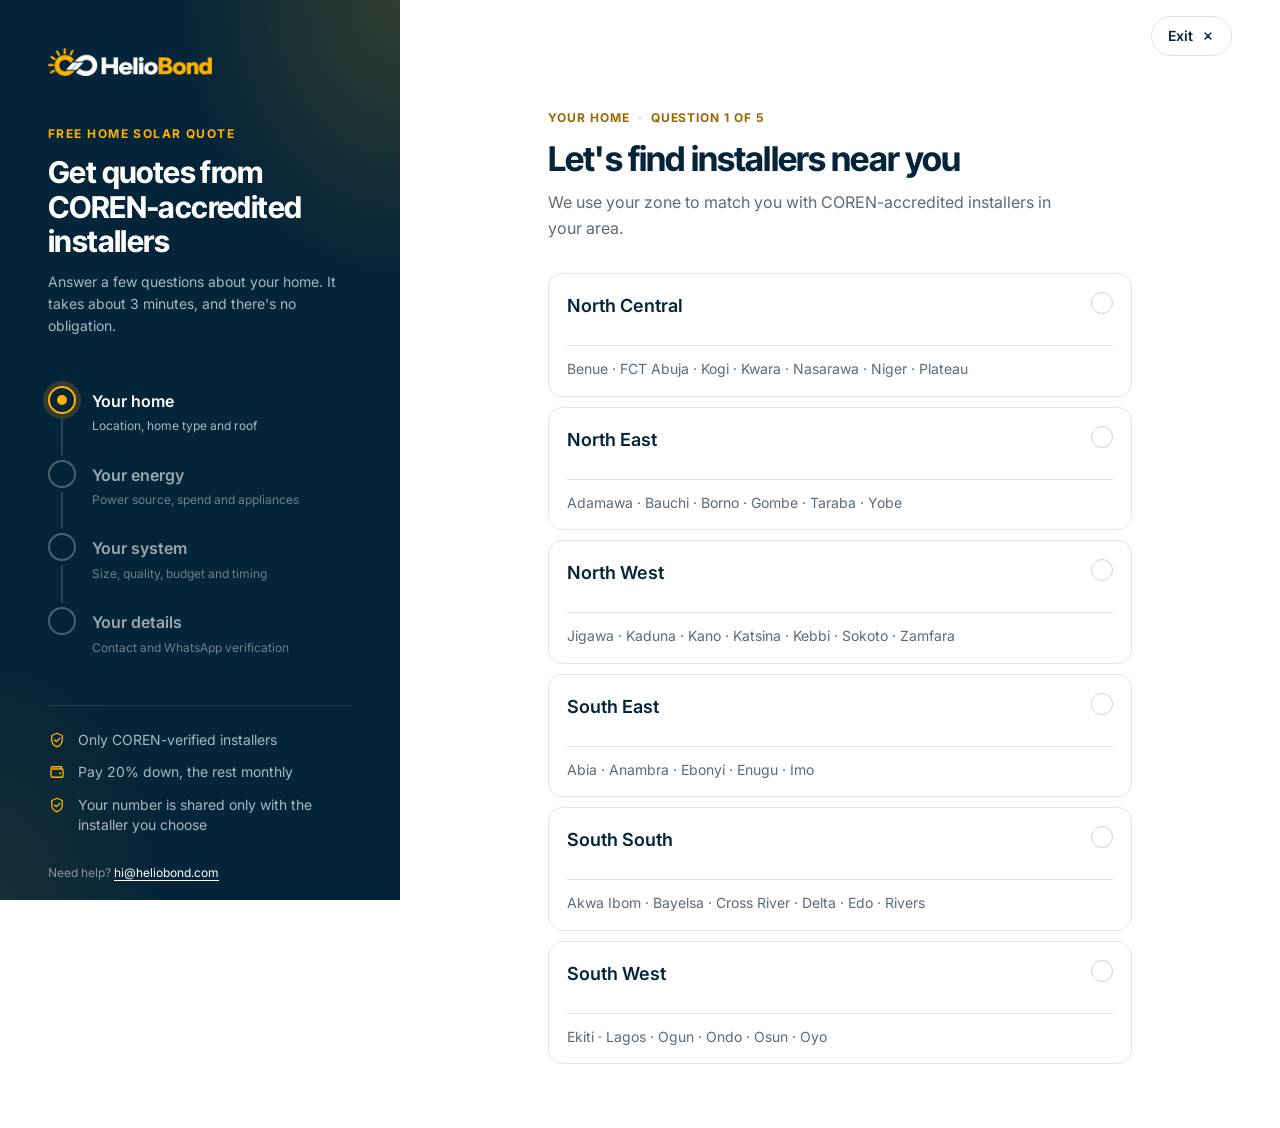
==== commit 43927e6e: "Quote form: show one answer per row on every choice question Co-Authored-By: Claude Opus 5.5 <norepl" ====
--- a/get-quotes.html
+++ b/get-quotes.html
@@ -6,13 +6,13 @@
   <title>Get My Free Solar Quotes | Heliobond</title>
   <meta name="description" content="Answer a few questions about your home and get quotes from COREN-accredited solar installers in your region.">
   <meta name="theme-color" content="#042439">
-  <link rel="icon" href="assets/img/heliobond-mark.png?v=202610120003" type="image/png">
+  <link rel="icon" href="assets/img/heliobond-mark.png?v=202610120039" type="image/png">
   <link rel="preconnect" href="https://fonts.googleapis.com">
   <link rel="preconnect" href="https://fonts.gstatic.com" crossorigin>
   <link rel="stylesheet" href="https://fonts.googleapis.com/css2?family=Inter+Tight:wght@500;600;700&family=Inter:wght@400;500;600&display=swap">
-  <link rel="stylesheet" href="assets/css/styles.css?v=202610120003">
+  <link rel="stylesheet" href="assets/css/styles.css?v=202610120039">
   <script>document.documentElement.classList.replace('no-js', 'js');</script>
-  <script src="assets/js/quote.js?v=202610120003" defer></script>
+  <script src="assets/js/quote.js?v=202610120039" defer></script>
 </head>
 <body class="quote-page">
   <!-- Icon sprite -->
@@ -33,6 +33,13 @@
     <symbol id="i-calendar" viewBox="0 0 24 24"><rect x="4" y="5.5" width="16" height="14" rx="2" fill="none" stroke="currentColor" stroke-width="1.8"/><path d="M4 10h16M8.5 3.5v4M15.5 3.5v4" stroke="currentColor" stroke-width="1.8" stroke-linecap="round"/></symbol>
     <symbol id="i-handshake" viewBox="0 0 24 24"><path d="m3 11 4-4 4 2 3-2 7 5-4 4M3 11l5 6 2-1 2 2 2-1 2 1 1-2M11 9l-3 3 2 1.5 3-2" fill="none" stroke="currentColor" stroke-width="1.8" stroke-linecap="round" stroke-linejoin="round"/></symbol>
     <symbol id="i-shield" viewBox="0 0 24 24"><path d="M12 3 5 6v5.5c0 4.3 3 8 7 9.5 4-1.5 7-5.2 7-9.5V6l-7-3Z" fill="none" stroke="currentColor" stroke-width="1.8" stroke-linejoin="round"/><path d="m9 12 2.2 2.2L15.5 10" fill="none" stroke="currentColor" stroke-width="1.8" stroke-linecap="round" stroke-linejoin="round"/></symbol>
+    <symbol id="i-bulb" viewBox="0 0 24 24"><path d="M9 17.5h6M10 21h4M12 3a6 6 0 0 0-3.5 10.9c.6.5 1 1.2 1 2V16h5v-.1c0-.8.4-1.5 1-2A6 6 0 0 0 12 3Z" fill="none" stroke="currentColor" stroke-width="1.8" stroke-linecap="round" stroke-linejoin="round"/></symbol>
+    <symbol id="i-snow" viewBox="0 0 24 24"><path d="M12 3v18M4.2 7.5l15.6 9M4.2 16.5l15.6-9M9.5 4.5 12 7l2.5-2.5M9.5 19.5 12 17l2.5 2.5" fill="none" stroke="currentColor" stroke-width="1.8" stroke-linecap="round" stroke-linejoin="round"/></symbol>
+    <symbol id="i-fridge" viewBox="0 0 24 24"><rect x="6" y="3" width="12" height="18" rx="2" fill="none" stroke="currentColor" stroke-width="1.8"/><path d="M6 10h12M9 6v1.5M9 13v3" stroke="currentColor" stroke-width="1.8" stroke-linecap="round"/></symbol>
+    <symbol id="i-tv" viewBox="0 0 24 24"><rect x="3" y="5" width="18" height="12" rx="2" fill="none" stroke="currentColor" stroke-width="1.8"/><path d="M8 20.5h8M12 17v3.5" stroke="currentColor" stroke-width="1.8" stroke-linecap="round"/></symbol>
+    <symbol id="i-moon" viewBox="0 0 24 24"><path d="M19.5 14.5A8 8 0 0 1 9.5 4.5a8 8 0 1 0 10 10Z" fill="none" stroke="currentColor" stroke-width="1.8" stroke-linejoin="round"/></symbol>
+    <symbol id="i-chevron" viewBox="0 0 24 24"><path d="m6 9 6 6 6-6" fill="none" stroke="currentColor" stroke-width="2" stroke-linecap="round" stroke-linejoin="round"/></symbol>
+    <symbol id="i-search" viewBox="0 0 24 24"><circle cx="11" cy="11" r="6.5" fill="none" stroke="currentColor" stroke-width="1.9"/><path d="m16 16 4.5 4.5" stroke="currentColor" stroke-width="1.9" stroke-linecap="round"/></symbol>
     <symbol id="i-sun" viewBox="0 0 24 24"><circle cx="12" cy="12" r="4" fill="none" stroke="currentColor" stroke-width="1.8"/><path d="M12 2.5v2.5M12 19v2.5M2.5 12H5M19 12h2.5M5.3 5.3l1.8 1.8M16.9 16.9l1.8 1.8M5.3 18.7l1.8-1.8M16.9 7.1l1.8-1.8" stroke="currentColor" stroke-width="1.8" stroke-linecap="round"/></symbol>
     <symbol id="i-house" viewBox="0 0 24 24"><path d="M3.5 11 12 4l8.5 7" fill="none" stroke="currentColor" stroke-width="1.9" stroke-linecap="round" stroke-linejoin="round"/><path d="M5.5 9.5V20h13V9.5" fill="none" stroke="currentColor" stroke-width="1.9" stroke-linejoin="round"/><path d="M10 20v-5h4v5" fill="none" stroke="currentColor" stroke-width="1.9" stroke-linejoin="round"/></symbol>
     <symbol id="i-bolt" viewBox="0 0 24 24"><path d="M13 2.5 4.5 13.5H11l-1 8 8.5-11H12z" fill="none" stroke="currentColor" stroke-width="1.9" stroke-linejoin="round"/></symbol>
@@ -47,7 +54,7 @@
   <div class="qa" id="quote-modal" data-mode="page">
     <!-- Journey panel (desktop) -->
     <aside class="qa-side" aria-label="Your progress">
-      <a href="index.html" class="qa-side__logo"><img src="assets/img/heliobond-logo-light.png?v=202610120003" alt="Heliobond home" width="720" height="123"></a>
+      <a href="index.html" class="qa-side__logo"><img src="assets/img/heliobond-logo-light.png?v=202610120039" alt="Heliobond home" width="720" height="123"></a>
 
       <div class="qa-side__intro">
         <p class="qa-kicker">Free home solar quote</p>
@@ -73,7 +80,7 @@
 
     <main class="qa-main" aria-label="Get my free solar quotes">
       <header class="qa-top">
-        <a href="index.html" class="qa-top__logo"><img src="assets/img/heliobond-logo.png?v=202610120003" alt="Heliobond home" width="720" height="123"></a>
+        <a href="index.html" class="qa-top__logo"><img src="assets/img/heliobond-logo.png?v=202610120039" alt="Heliobond home" width="720" height="123"></a>
         <div class="qa-segments" aria-hidden="true"><span><i></i></span><span><i></i></span><span><i></i></span><span><i></i></span></div>
         <a class="qm-close qa-exit" href="index.html"><span>Exit</span><svg aria-hidden="true"><use href="#i-x"/></svg></a>
       </header>
--- a/assets/css/styles.css
+++ b/assets/css/styles.css
@@ -2373,14 +2373,15 @@
 .qa .qm-note,
 .qa .qm-tip,
 .qa .qm-disclaimer { width: 100%; }
-.qa .qm-options--grid { grid-template-columns: repeat(2, minmax(0, 1fr)); }
+/* One answer per row on every question (the appliance and contact steps have their own layouts). */
+.qa .qm-options--grid,
+.qa .qm-zones { grid-template-columns: 1fr; }
 .qa .qm-row { display: grid; grid-template-columns: repeat(2, minmax(0, 1fr)); gap: var(--s-4); align-items: end; }
 .qa .qm-row .qm-label { margin-top: var(--s-5); }
 .qa .qm-picker .qm-row .qm-label { margin-top: 0 !important; }
 .qa .qm-stepper--lg { min-height: 54px; border: 1.5px solid #d9dcd8; border-radius: 12px; }
 .qa .qm-label { line-height: 1.3; }
 .qa .qm-note { margin-bottom: var(--s-5); }
-@media (max-width: 400px) { .qa .qm-options--grid { grid-template-columns: 1fr; } }
 
 /* ---------- Appliance tip ---------- */
 .qm-tip {
@@ -2429,9 +2430,9 @@
 .qm-list__edit .qm-stepper { height: 44px; border-color: #e7d7a8; }
 .qm-list__edit .qm-stepper button { width: 40px; height: 40px; }
 .qm-list__night { display: flex; align-items: center; gap: var(--s-3); min-width: 0; font-size: var(--fs-xs); font-weight: 600; color: var(--c-ink-2); white-space: nowrap; }
-.qm-list__night .qm-select { flex: 1; min-width: 0; width: auto; min-height: 44px; border-color: #e7d7a8; }
+.qm-list__night .qm-dd { flex: 1; min-width: 0; }
 @media (max-width: 400px) {
-  .qm-list__night span { display: none; }
+  .qm-list__night > span { display: none; }
 }
 
 /* ==========================================================================
@@ -2840,3 +2841,272 @@
 @media (prefers-reduced-motion: reduce) {
   .tr-pulse span { animation: none; }
 }
+
+/* ---------- Appliance step: how solar works explainer ---------- */
+.qm-explain {
+  margin-bottom: var(--s-6);
+  padding: clamp(1rem, 0.8rem + 1vw, 1.5rem);
+  border: 1px solid #f1dfae;
+  border-radius: 18px;
+  background: linear-gradient(180deg, #fffaf0, #fffdf8);
+}
+.qm-explain__kicker { margin-bottom: var(--s-3); font-size: var(--fs-xs); font-weight: 700; letter-spacing: 0.08em; text-transform: uppercase; color: #9a6700; }
+.qm-parts { display: grid; grid-template-columns: repeat(3, minmax(0, 1fr)); gap: var(--s-2); }
+.qm-parts li { display: grid; gap: var(--s-2); align-content: start; padding: var(--s-3); border-radius: 12px; background: #fff; border: 1px solid #f3e6bf; }
+.qm-parts__icon { display: grid; place-items: center; width: 36px; height: 36px; border-radius: 10px; background: var(--c-amber); color: var(--c-navy); }
+.qm-parts__icon svg { width: 18px; height: 18px; }
+.qm-parts strong { display: block; font-size: var(--fs-sm); font-weight: 700; color: var(--c-ink); }
+.qm-parts span { display: block; margin-top: 2px; font-size: var(--fs-xs); line-height: 1.5; color: var(--c-ink-2); }
+.qm-parts b { font-weight: 600; color: var(--c-ink); }
+
+.qm-chain { display: flex; flex-wrap: wrap; align-items: center; gap: 6px; margin-top: var(--s-4); }
+.qm-chain span { padding: 5px 10px; border-radius: var(--r-pill); background: #fff; border: 1px solid #ecd9a6; font-size: var(--fs-xs); font-weight: 600; color: var(--c-ink-2); white-space: nowrap; }
+.qm-chain .qm-chain__end { background: var(--c-navy); border-color: var(--c-navy); color: var(--c-amber); }
+.qm-chain svg { width: 14px; height: 14px; color: #c9a646; }
+
+.qm-explain__why { margin-top: var(--s-4); padding: var(--s-4); border-radius: 12px; background: #fff; border-left: 3px solid var(--c-amber); }
+.qm-explain__q { margin-bottom: 4px; font-family: var(--f-display); font-size: var(--fs-base); font-weight: 700; color: var(--c-ink); }
+.qm-explain__why p:last-child { font-size: var(--fs-sm); line-height: 1.6; color: var(--c-ink-2); }
+.qm-explain__why strong { color: var(--c-ink); }
+
+.qm-explain__tip { display: flex; gap: var(--s-2); margin-top: var(--s-4); font-size: var(--fs-sm); line-height: 1.55; color: #1d4f33; }
+.qm-explain__tip svg { flex: none; width: 20px; height: 20px; margin-top: 1px; padding: 4px; border-radius: 50%; background: #1f9254; color: #fff; }
+.qm-explain__tip strong { color: #123d27; }
+
+.qa .qm-step.is-entering .qm-explain { animation: qa-rise 0.4s cubic-bezier(0.2, 0.8, 0.2, 1) 0.1s both; }
+
+@media (max-width: 640px) {
+  .qm-parts { grid-template-columns: 1fr; }
+  .qm-parts li { grid-template-columns: 36px minmax(0, 1fr); align-items: start; gap: var(--s-3); }
+  .qm-chain span { white-space: normal; }
+}
+
+/* ==========================================================================
+   Custom dropdown (appliance picker and night hours)
+   ========================================================================== */
+.qm-dd { position: relative; min-width: 0; }
+.qm-dd [hidden] { display: none !important; }
+/* Finished entrance animations still count as transforms, which would trap the phone sheet. */
+.qa *:has(.qm-dd.is-open) { animation: none !important; }
+.qa .qm-picker:has(.qm-dd.is-open),
+.qa .qm-row > div:has(.qm-dd.is-open),
+.qa .qm-list__item:has(.qm-dd.is-open) { position: relative; z-index: 30; }
+
+.qm-dd__btn {
+  display: flex;
+  align-items: center;
+  gap: 12px;
+  width: 100%;
+  min-height: 54px;
+  padding: 0 14px 0 10px;
+  border: 1.5px solid #d9dcd8;
+  border-radius: 12px;
+  background: #fff;
+  font: inherit;
+  color: var(--c-ink);
+  text-align: left;
+  cursor: pointer;
+  transition: border-color 0.15s var(--ease), box-shadow 0.15s var(--ease), background 0.15s var(--ease);
+}
+.qm-dd__btn:hover { border-color: #e2c26a; }
+.qm-dd__btn:focus-visible,
+.qm-dd.is-open .qm-dd__btn { outline: none; border-color: var(--c-amber); box-shadow: 0 0 0 4px rgba(254, 178, 4, 0.18); }
+.qm-dd__btn.is-empty .qm-dd__label { font-weight: 500; color: var(--c-muted); }
+
+.qm-dd__icon {
+  display: grid;
+  place-items: center;
+  flex: none;
+  width: 34px;
+  height: 34px;
+  border-radius: 10px;
+  background: #fff4d6;
+  color: #9a6700;
+}
+.qm-dd__icon svg { width: 18px; height: 18px; }
+.qm-dd__btn.is-empty .qm-dd__icon { background: var(--c-surface-2, #f3f4f2); color: var(--c-muted); }
+.qm-dd__label { flex: 1; min-width: 0; overflow: hidden; font-size: var(--fs-base); font-weight: 600; white-space: nowrap; text-overflow: ellipsis; }
+.qm-dd__meta {
+  flex: none;
+  padding: 3px 9px;
+  border-radius: 999px;
+  background: #f1f3f0;
+  font-size: var(--fs-xs);
+  font-weight: 600;
+  font-variant-numeric: tabular-nums;
+  color: var(--c-muted);
+  white-space: nowrap;
+}
+.qm-dd__meta--warn { background: #fff1e0; color: #b54708; }
+.qm-dd__btn .qm-dd__meta { flex-shrink: 1; min-width: 0; overflow: hidden; text-overflow: ellipsis; }
+.qm-row .qm-dd__btn .qm-dd__meta { display: none; }
+@media (max-width: 599px) {
+  .qm-row .qm-dd__btn { gap: 8px; padding-left: 8px; padding-right: 10px; }
+}
+.qm-dd__chev { display: grid; flex: none; color: var(--c-muted); transition: transform 0.2s var(--ease); }
+.qm-dd__chev svg { width: 18px; height: 18px; }
+.qm-dd.is-open .qm-dd__chev { transform: rotate(180deg); color: var(--c-ink); }
+
+/* Compact version inside the appliance list */
+.qm-dd--sm .qm-dd__btn { min-height: 44px; gap: 8px; padding: 0 10px 0 6px; border-color: #e7d7a8; border-radius: 10px; }
+.qm-dd--sm .qm-dd__icon { width: 30px; height: 30px; border-radius: 8px; }
+.qm-dd--sm .qm-dd__icon svg { width: 16px; height: 16px; }
+.qm-dd--sm .qm-dd__label { font-size: var(--fs-sm); }
+.qm-dd--sm .qm-dd__btn .qm-dd__meta { display: none; }
+
+.qm-dd__panel {
+  position: absolute;
+  top: calc(100% + 8px);
+  left: 0;
+  right: 0;
+  z-index: 40;
+  display: flex;
+  flex-direction: column;
+  min-width: 260px;
+  max-height: 360px;
+  overflow: hidden;
+  border: 1px solid #e6e2d6;
+  border-radius: 16px;
+  background: #fff;
+  box-shadow: 0 24px 48px -16px rgba(4, 22, 36, 0.28), 0 4px 12px rgba(4, 22, 36, 0.06);
+  white-space: normal;
+  animation: qm-dd-in 0.18s cubic-bezier(0.2, 0.8, 0.2, 1);
+  transform-origin: top center;
+}
+.qm-dd--sm .qm-dd__panel { left: auto; width: 300px; }
+@keyframes qm-dd-in { from { opacity: 0; transform: translateY(-6px) scale(0.98); } to { opacity: 1; transform: none; } }
+
+.qm-dd__head { display: none; }
+.qm-dd__search {
+  display: flex;
+  align-items: center;
+  gap: 10px;
+  margin: 10px 10px 4px;
+  padding: 0 12px;
+  border: 1.5px solid #e6e2d6;
+  border-radius: 10px;
+  background: #faf9f6;
+  color: var(--c-muted);
+}
+.qm-dd__search:focus-within { border-color: var(--c-amber); background: #fff; }
+.qm-dd__search svg { flex: none; width: 17px; height: 17px; }
+.qm-dd__search input { flex: 1; min-width: 0; height: 42px; border: 0; background: none; font: inherit; font-size: 1rem; color: var(--c-ink); outline: none; }
+
+.qm-dd__list { position: relative; flex: 1; overflow-y: auto; overscroll-behavior: contain; padding: 6px; scrollbar-width: thin; }
+.qm-dd__group {
+  position: sticky;
+  top: -6px;
+  z-index: 1;
+  display: flex;
+  align-items: center;
+  gap: 6px;
+  margin: 0 -6px;
+  padding: 10px 16px 6px;
+  background: rgba(255, 255, 255, 0.96);
+  font-size: 0.6875rem;
+  font-weight: 700;
+  letter-spacing: 0.08em;
+  text-transform: uppercase;
+  color: #9a6700;
+}
+.qm-dd__group svg { width: 13px; height: 13px; }
+.qm-dd__opt {
+  display: flex;
+  align-items: center;
+  gap: 10px;
+  width: 100%;
+  min-height: 46px;
+  padding: 6px 10px 6px 6px;
+  border: 0;
+  border-radius: 10px;
+  background: none;
+  font: inherit;
+  color: var(--c-ink);
+  text-align: left;
+  cursor: pointer;
+}
+.qm-dd__opt .qm-dd__icon { width: 30px; height: 30px; border-radius: 8px; background: #f6f5f1; color: var(--c-muted); }
+.qm-dd__opt .qm-dd__icon svg { width: 16px; height: 16px; }
+.qm-dd__opt .qm-dd__label { font-size: var(--fs-sm); font-weight: 500; }
+.qm-dd__opt:hover,
+.qm-dd__opt:focus-visible { outline: none; background: #fdf6e3; }
+.qm-dd__opt:focus-visible { box-shadow: inset 0 0 0 2px rgba(254, 178, 4, 0.6); }
+.qm-dd__opt.is-selected { background: #fff4d6; }
+.qm-dd__opt.is-selected .qm-dd__label { font-weight: 700; }
+.qm-dd__opt.is-selected .qm-dd__icon { background: var(--c-amber); color: var(--c-navy, #041624); }
+.qm-dd__tick { display: grid; flex: none; width: 18px; color: #9a6700; opacity: 0; }
+.qm-dd__tick svg { width: 16px; height: 16px; }
+.qm-dd__opt.is-selected .qm-dd__tick { opacity: 1; }
+.qm-dd__empty { padding: 18px 12px; font-size: var(--fs-sm); text-align: center; color: var(--c-muted); }
+
+/* Phones: open as a bottom sheet */
+@media (max-width: 599px) {
+  html.qm-dd-lock { overflow: hidden; }
+  .qm-dd.is-open::before {
+    content: "";
+    position: fixed;
+    inset: 0;
+    z-index: 200;
+    background: rgba(4, 22, 36, 0.45);
+    animation: qm-dd-fade 0.2s ease;
+  }
+  .qm-dd__panel,
+  .qm-dd--sm .qm-dd__panel {
+    position: fixed;
+    top: auto;
+    bottom: 0;
+    left: 0;
+    right: 0;
+    z-index: 201;
+    width: auto;
+    min-width: 0;
+    max-height: min(78vh, 560px);
+    padding-bottom: env(safe-area-inset-bottom);
+    border: 0;
+    border-radius: 20px 20px 0 0;
+    box-shadow: 0 -12px 40px rgba(4, 22, 36, 0.2);
+    animation: qm-dd-sheet 0.28s cubic-bezier(0.2, 0.8, 0.2, 1);
+  }
+  .qm-dd__head {
+    display: flex;
+    align-items: center;
+    justify-content: space-between;
+    gap: 12px;
+    padding: 18px 16px 8px 20px;
+    font-family: var(--f-display);
+    font-size: var(--fs-md);
+  }
+  .qm-dd__head::before {
+    content: "";
+    position: absolute;
+    top: 8px;
+    left: 50%;
+    width: 40px;
+    height: 4px;
+    margin-left: -20px;
+    border-radius: 4px;
+    background: #d9dcd8;
+  }
+  .qm-dd__close {
+    display: grid;
+    place-items: center;
+    flex: none;
+    width: 36px;
+    height: 36px;
+    border: 0;
+    border-radius: 50%;
+    background: #f1f3f0;
+    color: var(--c-ink);
+    cursor: pointer;
+  }
+  .qm-dd__close svg { width: 16px; height: 16px; }
+  .qm-dd__search { margin: 4px 16px 6px; }
+  .qm-dd__list { padding: 6px 10px 14px; }
+  .qm-dd__group { margin: 0 -10px; padding-inline: 20px; }
+  .qm-dd__opt { min-height: 52px; }
+}
+@keyframes qm-dd-fade { from { opacity: 0; } }
+@keyframes qm-dd-sheet { from { transform: translateY(100%); } to { transform: none; } }
+@media (prefers-reduced-motion: reduce) {
+  .qm-dd__panel, .qm-dd.is-open::before { animation: none !important; }
+}
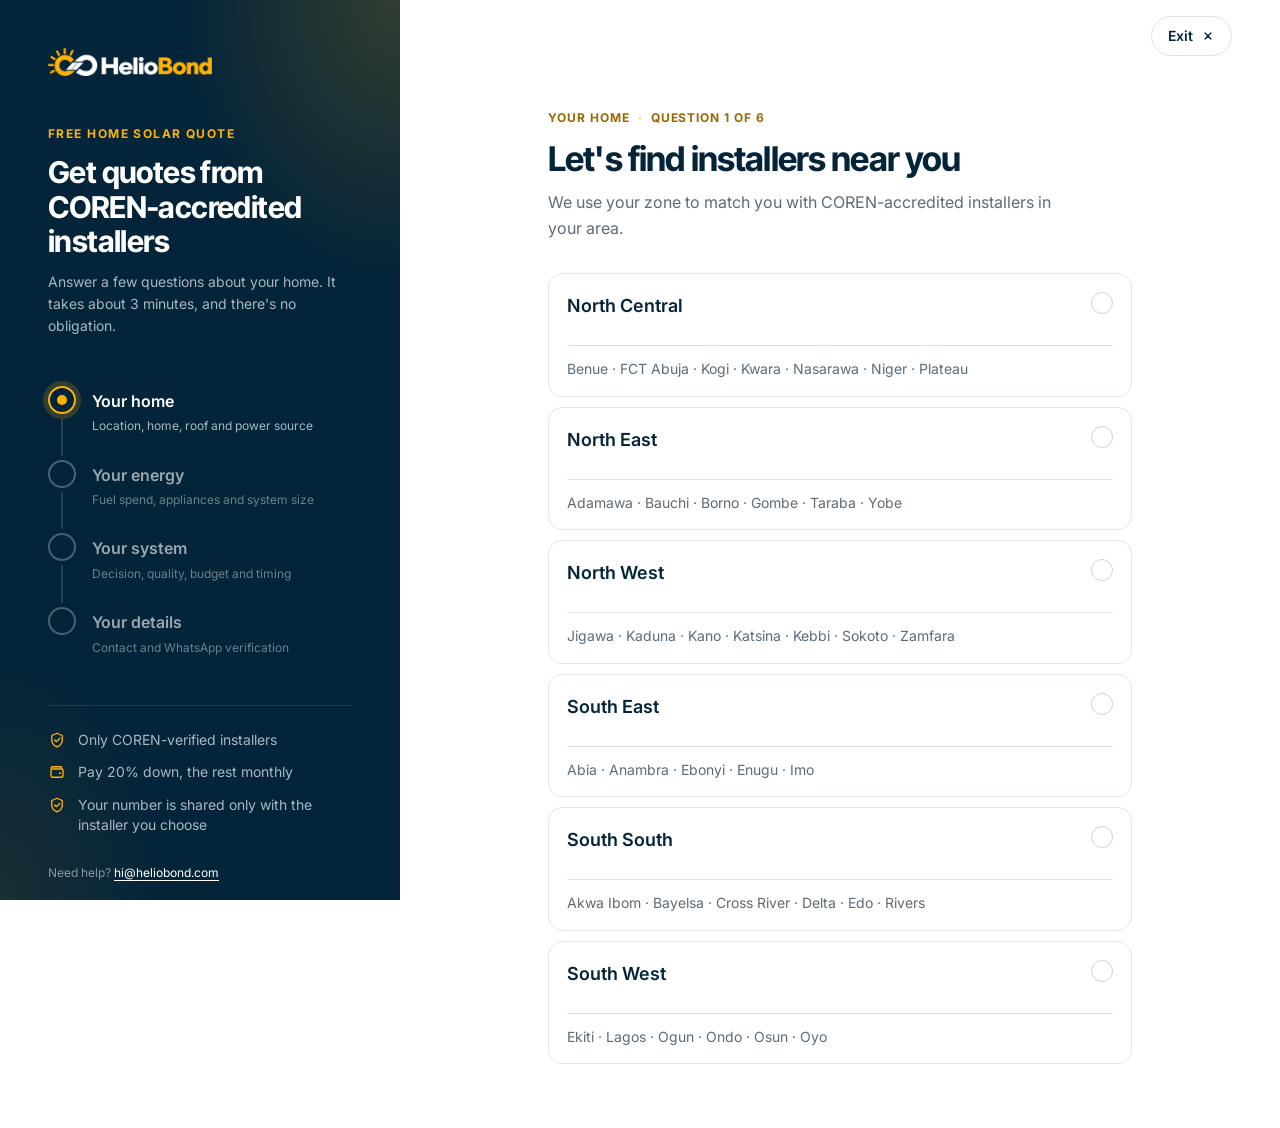
==== commit d80b2269: "Quote form fix list: search aliases, stable progress, instalment pricing, audit explainer - Applianc" ====
--- a/get-quotes.html
+++ b/get-quotes.html
@@ -6,13 +6,13 @@
   <title>Get My Free Solar Quotes | Heliobond</title>
   <meta name="description" content="Answer a few questions about your home and get quotes from COREN-accredited solar installers in your region.">
   <meta name="theme-color" content="#042439">
-  <link rel="icon" href="assets/img/heliobond-mark.png?v=202610120039" type="image/png">
+  <link rel="icon" href="assets/img/heliobond-mark.png?v=202610231814" type="image/png">
   <link rel="preconnect" href="https://fonts.googleapis.com">
   <link rel="preconnect" href="https://fonts.gstatic.com" crossorigin>
   <link rel="stylesheet" href="https://fonts.googleapis.com/css2?family=Inter+Tight:wght@500;600;700&family=Inter:wght@400;500;600&display=swap">
-  <link rel="stylesheet" href="assets/css/styles.css?v=202610120039">
+  <link rel="stylesheet" href="assets/css/styles.css?v=202610231814">
   <script>document.documentElement.classList.replace('no-js', 'js');</script>
-  <script src="assets/js/quote.js?v=202610120039" defer></script>
+  <script src="assets/js/quote.js?v=202610231814" defer></script>
 </head>
 <body class="quote-page">
   <!-- Icon sprite -->
@@ -54,7 +54,7 @@
   <div class="qa" id="quote-modal" data-mode="page">
     <!-- Journey panel (desktop) -->
     <aside class="qa-side" aria-label="Your progress">
-      <a href="index.html" class="qa-side__logo"><img src="assets/img/heliobond-logo-light.png?v=202610120039" alt="Heliobond home" width="720" height="123"></a>
+      <a href="index.html" class="qa-side__logo"><img src="assets/img/heliobond-logo-light.png?v=202610231814" alt="Heliobond home" width="720" height="123"></a>
 
       <div class="qa-side__intro">
         <p class="qa-kicker">Free home solar quote</p>
@@ -63,9 +63,9 @@
       </div>
 
       <ol class="qa-stages">
-        <li data-stage="0"><span class="qa-stages__dot" aria-hidden="true"><svg><use href="#i-check"/></svg></span><span><strong>Your home</strong><small>Location, home type and roof</small></span></li>
-        <li data-stage="1"><span class="qa-stages__dot" aria-hidden="true"><svg><use href="#i-check"/></svg></span><span><strong>Your energy</strong><small>Power source, spend and appliances</small></span></li>
-        <li data-stage="2"><span class="qa-stages__dot" aria-hidden="true"><svg><use href="#i-check"/></svg></span><span><strong>Your system</strong><small>Size, quality, budget and timing</small></span></li>
+        <li data-stage="0"><span class="qa-stages__dot" aria-hidden="true"><svg><use href="#i-check"/></svg></span><span><strong>Your home</strong><small>Location, home, roof and power source</small></span></li>
+        <li data-stage="1"><span class="qa-stages__dot" aria-hidden="true"><svg><use href="#i-check"/></svg></span><span><strong>Your energy</strong><small>Fuel spend, appliances and system size</small></span></li>
+        <li data-stage="2"><span class="qa-stages__dot" aria-hidden="true"><svg><use href="#i-check"/></svg></span><span><strong>Your system</strong><small>Decision, quality, budget and timing</small></span></li>
         <li data-stage="3"><span class="qa-stages__dot" aria-hidden="true"><svg><use href="#i-check"/></svg></span><span><strong>Your details</strong><small>Contact and WhatsApp verification</small></span></li>
       </ol>
 
@@ -80,7 +80,7 @@
 
     <main class="qa-main" aria-label="Get my free solar quotes">
       <header class="qa-top">
-        <a href="index.html" class="qa-top__logo"><img src="assets/img/heliobond-logo.png?v=202610120039" alt="Heliobond home" width="720" height="123"></a>
+        <a href="index.html" class="qa-top__logo"><img src="assets/img/heliobond-logo.png?v=202610231814" alt="Heliobond home" width="720" height="123"></a>
         <div class="qa-segments" aria-hidden="true"><span><i></i></span><span><i></i></span><span><i></i></span><span><i></i></span></div>
         <a class="qm-close qa-exit" href="index.html"><span>Exit</span><svg aria-hidden="true"><use href="#i-x"/></svg></a>
       </header>
--- a/assets/css/styles.css
+++ b/assets/css/styles.css
@@ -487,8 +487,8 @@
   height: 32px;
   max-width: 160px;
   object-fit: contain;
-  filter: grayscale(1);
-  opacity: 0.65;
+  filter: grayscale(1) contrast(1.15);
+  opacity: 0.9;
   transition: filter 0.2s var(--ease), opacity 0.2s var(--ease);
 }
 .logo-strip__item:hover .logo-strip__img { filter: none; opacity: 1; }
@@ -2370,6 +2370,7 @@
 .qa .qm-picker,
 .qa .qm-list,
 .qa .qm-calc,
+.qa .qm-proj,
 .qa .qm-note,
 .qa .qm-tip,
 .qa .qm-disclaimer { width: 100%; }
@@ -2429,7 +2430,7 @@
 }
 .qm-list__edit .qm-stepper { height: 44px; border-color: #e7d7a8; }
 .qm-list__edit .qm-stepper button { width: 40px; height: 40px; }
-.qm-list__night { display: flex; align-items: center; gap: var(--s-3); min-width: 0; font-size: var(--fs-xs); font-weight: 600; color: var(--c-ink-2); white-space: nowrap; }
+.qm-list__night { display: flex; flex: 1 1 260px; align-items: center; gap: 8px; min-width: 0; font-size: var(--fs-xs); font-weight: 600; color: var(--c-ink-2); white-space: nowrap; }
 .qm-list__night .qm-dd { flex: 1; min-width: 0; }
 @media (max-width: 400px) {
   .qm-list__night > span { display: none; }
@@ -2941,7 +2942,8 @@
 .qm-dd__btn .qm-dd__meta { flex-shrink: 1; min-width: 0; overflow: hidden; text-overflow: ellipsis; }
 .qm-row .qm-dd__btn .qm-dd__meta { display: none; }
 @media (max-width: 599px) {
-  .qm-row .qm-dd__btn { gap: 8px; padding-left: 8px; padding-right: 10px; }
+  .qm-row .qm-dd__btn { gap: 8px; padding-left: 14px; padding-right: 10px; }
+  .qm-row .qm-dd__btn .qm-dd__icon { display: none; }
 }
 .qm-dd__chev { display: grid; flex: none; color: var(--c-muted); transition: transform 0.2s var(--ease); }
 .qm-dd__chev svg { width: 18px; height: 18px; }
@@ -3110,3 +3112,203 @@
 @media (prefers-reduced-motion: reduce) {
   .qm-dd__panel, .qm-dd.is-open::before { animation: none !important; }
 }
+
+/* ==========================================================================
+   Projected system card (appliance step)
+   ========================================================================== */
+.qm-proj {
+  position: relative;
+  margin-top: var(--s-6);
+  padding: 22px;
+  overflow: hidden;
+  border-radius: 20px;
+  background:
+    radial-gradient(120% 90% at 100% 0%, rgba(254, 178, 4, 0.16), transparent 55%),
+    linear-gradient(160deg, #0a2a40 0%, #041624 100%);
+  color: #fff;
+  isolation: isolate;
+}
+.qm-proj__head { display: flex; align-items: center; justify-content: space-between; gap: 12px; }
+.qm-proj__kicker { display: flex; align-items: center; gap: 8px; font-size: var(--fs-xs); font-weight: 700; letter-spacing: 0.08em; text-transform: uppercase; color: var(--c-amber); }
+.qm-proj__kicker svg { width: 16px; height: 16px; }
+.qm-proj__pill { padding: 4px 10px; border: 1px solid rgba(255, 255, 255, 0.18); border-radius: 999px; font-size: 0.6875rem; font-weight: 600; color: rgba(255, 255, 255, 0.75); }
+
+.qm-proj__specs { display: grid; grid-template-columns: repeat(2, minmax(0, 1fr)); gap: 10px; margin-top: 18px; }
+.qm-proj__spec {
+  display: flex;
+  align-items: flex-start;
+  gap: 12px;
+  min-width: 0;
+  padding: 16px;
+  border: 1px solid rgba(255, 255, 255, 0.08);
+  border-radius: 14px;
+  background: rgba(255, 255, 255, 0.05);
+}
+.qm-proj__spec > div { display: grid; gap: 2px; min-width: 0; }
+.qm-proj__ico { display: grid; place-items: center; flex: none; width: 38px; height: 38px; border-radius: 11px; background: rgba(254, 178, 4, 0.14); color: var(--c-amber); }
+.qm-proj__ico svg { width: 20px; height: 20px; }
+.qm-proj__label { font-size: var(--fs-xs); font-weight: 500; color: rgba(255, 255, 255, 0.62); }
+.qm-proj__spec strong { font-family: var(--f-display); font-size: 1.375rem; font-weight: 700; line-height: 1.2; letter-spacing: -0.01em; color: #fff; }
+.qm-proj__spec small { font-size: 0.75rem; line-height: 1.4; color: rgba(255, 255, 255, 0.55); }
+
+.qm-proj__spend {
+  display: flex;
+  align-items: center;
+  justify-content: space-between;
+  gap: 16px;
+  margin-top: 18px;
+  padding-top: 18px;
+  border-top: 1px dashed rgba(255, 255, 255, 0.16);
+}
+.qm-proj__spend > div:first-child { display: grid; gap: 2px; }
+.qm-proj__spend > div:first-child strong { font-family: var(--f-display); font-size: clamp(1.625rem, 1.3rem + 1vw, 2rem); font-weight: 700; line-height: 1.1; letter-spacing: -0.02em; color: var(--c-amber); }
+.qm-proj__down {
+  display: grid;
+  gap: 1px;
+  padding: 10px 14px;
+  border-radius: 12px;
+  background: rgba(254, 178, 4, 0.12);
+  text-align: right;
+}
+.qm-proj__down span { font-size: 0.75rem; font-weight: 600; color: var(--c-amber); }
+.qm-proj__down strong { font-family: var(--f-display); font-size: var(--fs-md); font-weight: 700; color: #fff; }
+.qm-proj__down small { font-size: 0.6875rem; color: rgba(255, 255, 255, 0.6); }
+
+.qm-proj__note { display: flex; gap: 10px; margin-top: 16px; font-size: var(--fs-xs); line-height: 1.55; color: rgba(255, 255, 255, 0.62); }
+.qm-proj__note svg { flex: none; width: 16px; height: 16px; margin-top: 1px; color: var(--c-amber); }
+.qm-proj__note strong { color: #fff; }
+
+.qm-proj.is-empty .qm-proj__spec strong,
+.qm-proj.is-empty .qm-proj__spend strong { color: rgba(255, 255, 255, 0.35); }
+
+@media (max-width: 599px) {
+  .qm-proj { padding: 18px 16px; border-radius: 18px; }
+  .qm-proj__spec { flex-direction: column; gap: 10px; padding: 14px; }
+  .qm-proj__ico { width: 34px; height: 34px; }
+  .qm-proj__spend { flex-direction: column; align-items: stretch; gap: 12px; }
+  .qm-proj__down { grid-template-columns: 1fr auto; align-items: center; text-align: left; }
+  .qm-proj__down strong { grid-row: span 2; grid-column: 2; }
+}
+
+/* ---------- How many run at night ---------- */
+.qm-list__edit { display: flex; flex-wrap: wrap; }
+.qm-list__edit .qm-stepper { flex: none; }
+.qm-list__info { display: flex; flex-direction: column; align-items: flex-start; gap: 2px; }
+.qm-list__tag {
+  display: inline-flex;
+  align-items: center;
+  gap: 6px;
+  margin-top: 6px;
+  padding: 3px 10px 3px 8px;
+  border-radius: 999px;
+  background: #0a2a40;
+  font-size: 0.75rem;
+  font-weight: 600;
+  color: #fff;
+}
+.qm-list__tag svg { width: 13px; height: 13px; color: var(--c-amber); }
+.qm-list__tag--day { background: #fff1c7; color: #7a5200; }
+.qm-list__tag--day svg { color: #b07800; }
+
+.qm-nightqty { margin-top: var(--s-4); animation: qa-rise 0.3s cubic-bezier(0.2, 0.8, 0.2, 1) both; }
+.qa .qm-picker .qm-nightqty .qm-label { margin-top: 0; }
+.qm-nightqty__hint { display: flex; gap: 8px; margin-top: 8px; font-size: var(--fs-xs); line-height: 1.5; color: var(--c-muted); }
+.qm-nightqty__hint svg { flex: none; width: 14px; height: 14px; margin-top: 2px; color: #9a6700; }
+
+.qm-explain__dayonly { display: block; margin-top: 6px; }
+.qm-explain__tip .qm-explain__dayonly svg { display: inline-block; width: 15px; height: 15px; margin: 0 3px -3px 2px; padding: 0; border-radius: 0; background: none; color: #b07800; }
+.qm-list__info .qm-list__tag { font-size: 0.75rem; color: #fff; }
+.qm-list__info .qm-list__tag--day { color: #7a5200; }
+
+/* ---------- Appliance search: clear button ---------- */
+.qm-dd__search input::-webkit-search-cancel-button { -webkit-appearance: none; display: none; }
+.qm-dd__clear {
+  display: grid;
+  place-items: center;
+  flex: none;
+  width: 26px;
+  height: 26px;
+  margin-right: -4px;
+  border: 0;
+  border-radius: 50%;
+  background: #e9e7e0;
+  color: var(--c-ink);
+  cursor: pointer;
+}
+.qm-dd__clear:hover { background: #dedbd2; }
+.qm-dd__clear svg { width: 12px; height: 12px; }
+.qm-dd__empty { line-height: 1.55; }
+
+/* ---------- Instalments on the price steps ---------- */
+.qm-instal-line {
+  display: flex;
+  gap: 12px;
+  align-items: flex-start;
+  margin-bottom: var(--s-5);
+  padding: 14px 16px;
+  border: 1px solid #f1dfae;
+  border-radius: 14px;
+  background: #fffaf0;
+  font-size: var(--fs-sm);
+  line-height: 1.55;
+  color: #5a4a22;
+}
+.qm-instal-line svg { flex: none; width: 20px; height: 20px; margin-top: 1px; color: #9a6700; }
+.qm-instal-line strong { color: var(--c-ink); }
+
+.qm-instal {
+  margin-top: var(--s-5);
+  padding: 20px;
+  border-radius: 18px;
+  background: linear-gradient(160deg, #0a2a40 0%, #041624 100%);
+  color: #fff;
+  animation: qa-rise 0.3s cubic-bezier(0.2, 0.8, 0.2, 1) both;
+}
+.qm-instal__title { display: flex; align-items: center; gap: 10px; font-family: var(--f-display); font-size: var(--fs-md); font-weight: 700; }
+.qm-instal__title svg { width: 22px; height: 22px; color: var(--c-amber); }
+.qm-instal__steps { display: grid; gap: 12px; margin: 16px 0 0; padding: 0; list-style: none; }
+.qm-instal__steps li { display: flex; gap: 12px; align-items: flex-start; }
+.qm-instal__steps li > span {
+  display: grid;
+  place-items: center;
+  flex: none;
+  width: 26px;
+  height: 26px;
+  border-radius: 50%;
+  background: var(--c-amber);
+  font-size: 0.8125rem;
+  font-weight: 700;
+  color: #041624;
+}
+.qm-instal__steps div { display: grid; gap: 2px; }
+.qm-instal__steps strong { font-size: var(--fs-sm); }
+.qm-instal__steps small { font-size: var(--fs-xs); line-height: 1.5; color: rgba(255, 255, 255, 0.68); }
+.qa .qm-instal .qm-label { margin-top: 20px; color: #fff; }
+.qm-optional { margin-left: 6px; font-weight: 500; color: rgba(255, 255, 255, 0.6); }
+.qa .qm-instal .qm-affix { border-color: transparent; background: #fff; }
+.qm-instal .qm-hint { color: rgba(255, 255, 255, 0.6); }
+.qm-instal .qm-primary { width: 100%; margin-top: 18px; }
+
+/* ---------- Free home audit explainer (How it works) ---------- */
+.audit-note {
+  display: flex;
+  gap: 18px;
+  align-items: flex-start;
+  max-width: 760px;
+  margin: var(--s-8, 48px) auto 0;
+  padding: 24px;
+  border: 1px solid #f1dfae;
+  border-radius: 20px;
+  background: #fffaf0;
+}
+.audit-note__icon { display: grid; place-items: center; flex: none; width: 48px; height: 48px; border-radius: 14px; background: var(--c-amber); color: var(--c-navy, #041624); }
+.audit-note__icon svg { width: 24px; height: 24px; }
+.audit-note__title { font-family: var(--f-display); font-size: var(--fs-md); font-weight: 700; color: var(--c-ink); }
+.audit-note p { margin-top: 6px; font-size: 0.9375rem; line-height: 1.6; color: var(--c-muted); }
+.audit-note__facts { display: flex; flex-wrap: wrap; gap: 8px 18px; margin: 14px 0 0; padding: 0; list-style: none; }
+.audit-note__facts li { display: inline-flex; align-items: center; gap: 6px; font-size: var(--fs-sm); font-weight: 600; color: var(--c-ink); }
+.audit-note__facts svg { width: 16px; height: 16px; color: #1f9254; }
+@media (max-width: 599px) {
+  .audit-note { flex-direction: column; gap: 14px; padding: 20px; }
+  .audit-note__facts { flex-direction: column; }
+}
